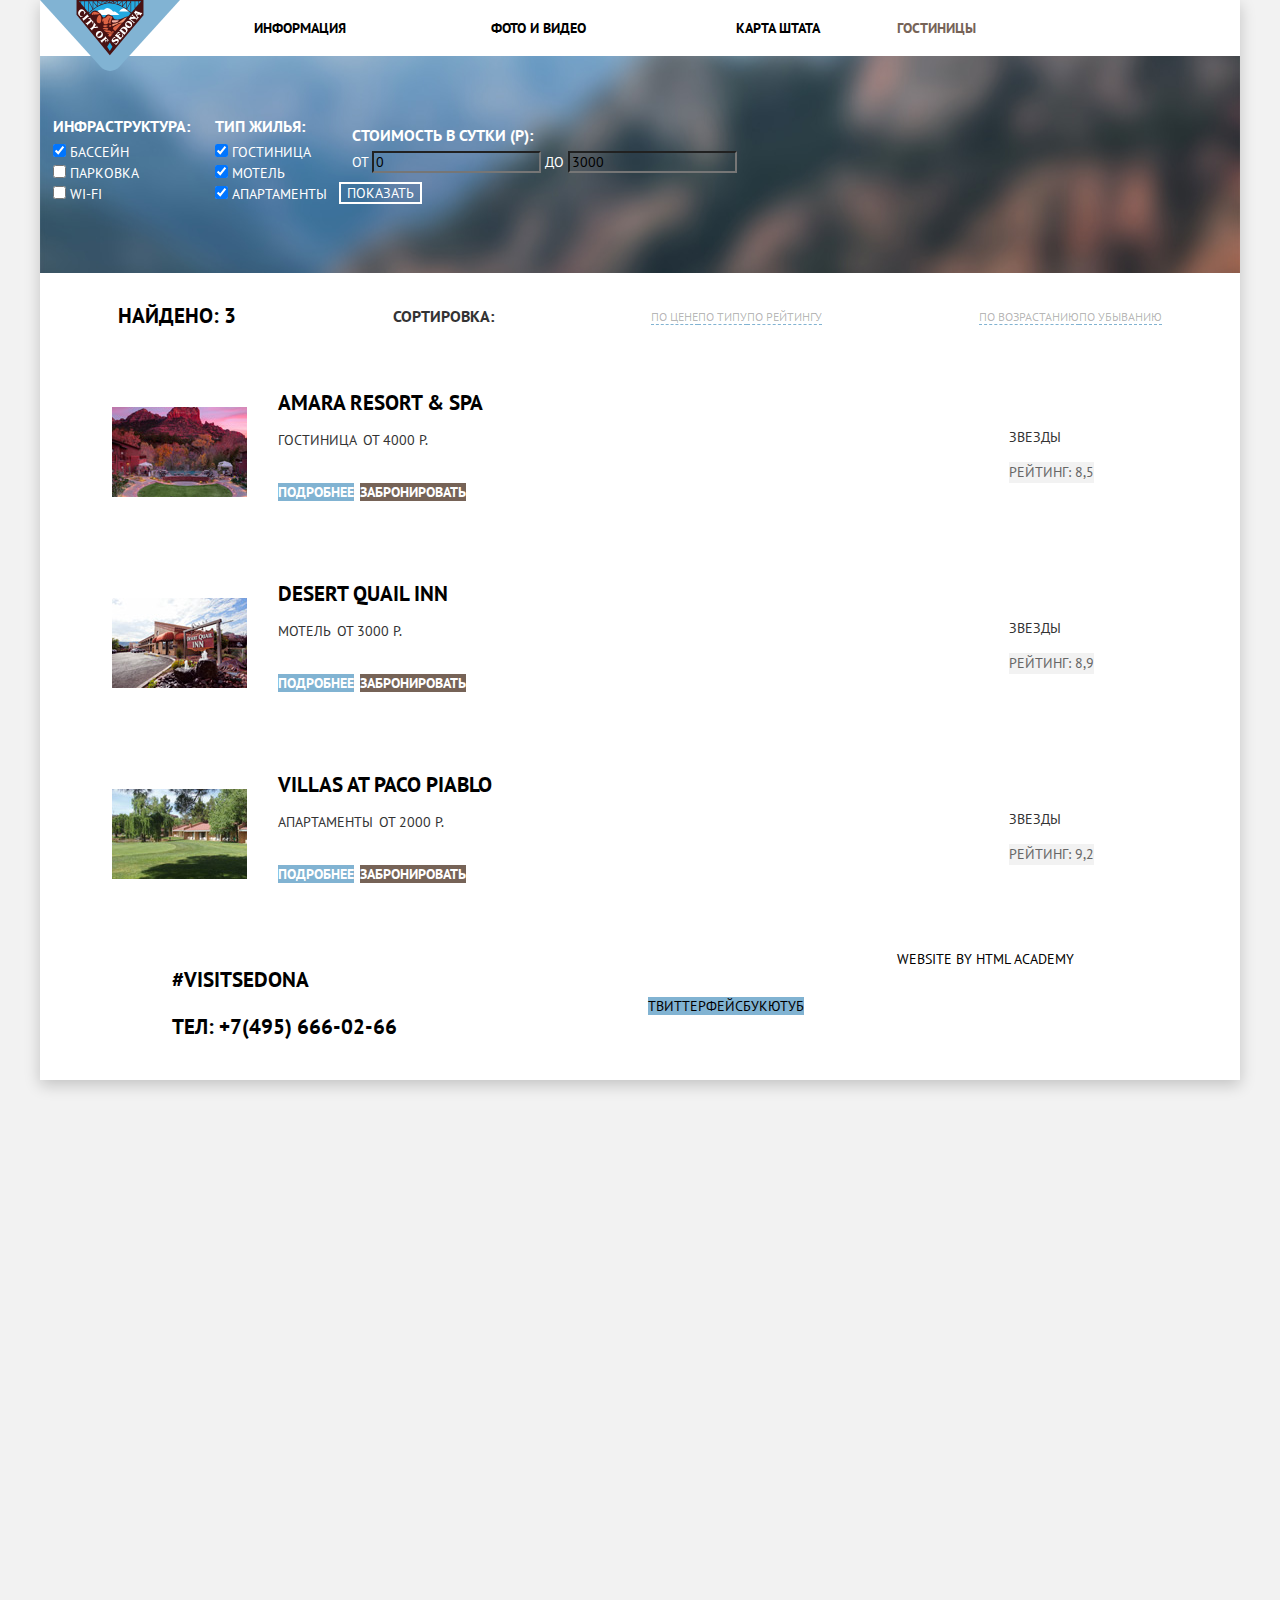
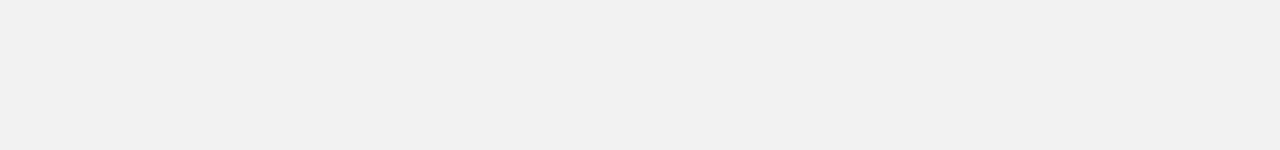
==== catalog.html @ e9ae378f "6 задание" ====
<!DOCTYPE html>
<html lang="ru">
  <head>
    <meta charset="utf-8">
    <title>HTML Academy: Седона</title>
    <link href="https://fonts.googleapis.com/css?family=PT+Sans:400,700&display=swap&subset=cyrillic" rel="stylesheet">
    <link rel="stylesheet" href="css/normalize.css">
    <link rel="stylesheet" href="css/style.css">
  </head>
  <body>
    <div class="container">
      <header class="main-header">
        <a class="main-header-logo" href="index.html">
          <img src="img/logo-sedona.svg" width="140" height="71" alt="Логотип Седоны">
        </a>
        <nav class="nav">
          <ul class="nav-list">
            <li class="nav-item"><a class="nav-item-link" href="#">Информация</a></li>
            <li class="nav-item"><a class="nav-item-link" href="#">Фото и видео</a></li>
            <li class="nav-item"><a class="nav-item-link" href="#">Карта штата</a></li>
            <li class="nav-item-current"><a class="nav-item-link-current" href="catalog.html">Гостиницы</a></li>
          </ul>
        </nav>
      </header>
      <main>
        <h1 class="visually-hidden">Гостиницы Седоны</h1>

        <section class="hotels-search">
          <h2 class="visually-hidden">Фильтр гостиниц</h2>
          
          <form class="filter" method="GET" action="https://echo.htmlacademy.ru">
            <fieldset>
              <legend>Инфраструктура:</legend>
              <ul>
                <li class="filter-option">
                  <input type="checkbox" name="pool" id="filter-pool" checked>
                  <label for="filter-pool">Бассейн</label>
                </li>
                <li class="filter-option">
                  <input type="checkbox" name="parking" id="filter-parking">
                  <label for="filter-parking">Парковка</label>
                </li>
                <li class="filter-option">
                  <input type="checkbox" name="wi-fi" id="filter-wi-fi">
                  <label for="filter-wi-fi">Wi-Fi</label>
                </li>
              </ul>
            </fieldset>
            <fieldset>
              <legend>Тип жилья:</legend>
              <ul>
                <li class="filter-option">
                  <input type="checkbox" name="hotel" id="filter-hotel" checked>
                  <label for="filter-hotel">Гостиница</label>
                </li>
                <li class="filter-option">
                  <input type="checkbox" name="motel" id="filter-motel" checked>
                  <label for="filter-motel">Мотель</label>
                </li>
                <li class="filter-option">
                  <input type="checkbox" name="apartments" id="filter-apartments" checked>
                  <label for="filter-apartments">Апартаменты</label>
                </li>
              </ul>
            </fieldset>
            
            <div class="filter-wrapper">
              <fieldset>
                <legend>Стоимость в сутки (р):</legend>
                
                <div class="price-controls">
                  <label class="min-price">от <input type="number" name="min-price" value="0"></label>
                  <label class="max-price">до <input type="number" name="max-price" value="3000"></label>
                </div>
                <div class="range-controls">
                  <div class="scale">
                    <div class="bar"></div>
                  </div>
                  <div class="range-toggle range-toggle-min"></div>
                  <div class="range-toggle range-toggle-max"></div>
                </div>
              </fieldset>
              <button type="submit" class="filter-button">Показать</button>
            </div>

          </form>
          
          <div class="catalog-sort">

            <div class="found">Найдено: 3</div>

            <h3 class="sort-title">Сортировка:</h3>
            <ul class="sort-list-type">
              <li class="catalog-sort-item"><a class="sort-link-current" href="#">По цене</a></li>
              <li class="catalog-sort-item"><a class="sort-link" href="#">По типу</a></li>
              <li class="catalog-sort-item"><a class="sort-link" href="#">По рейтингу</a></li>
            </ul>
            <ul class="sort-list-ascending">
              <li class="catalog-sort-item"><a class="sort-link" href="#">По возрастанию</a></li>
              <li class="catalog-sort-item"><a class="sort-link-current" href="#">По убыванию</a></li>
            </ul>
          </div>          
 
        </section>

        <section class="catalog-hotels">
          <h2 class="visually-hidden">Список гостиниц</h2>
          <ul class="catalog-list">
            <li class="catalog-item">

              <div class="catalog-item-image">
                <img src="img/hotel-picture-1.jpg" width="135" height="90" alt="Amara Resort & SPA">
              </div>

              <div class="hotel-desc">
                <h2 class="hotel-title"><a href="#">Amara Resort & SPA</a></h2>

                <div class="hotel-price">
                  <p class="catalog-item-type">Гостиница</p>
                  <p class="catalog-item-price">от 4000 р.</p>
                </div>

                <div class="hotel-booking">
                  <p class="catalog-item-details"><a href="#">Подробнее</a></p>
                  <p class="catalog-item-booking"><a href="#">Забронировать</a></p>
                </div>
              
              </div>

              <div class="rating">
                <p class="hotel-stars">Звезды</p>
                <p class="rating-score">Рейтинг: 8,5</p>
              </div>

            </li>

            <li class="catalog-item">
              <div class="catalog-item-image">
                <img src="img/hotel-picture-2.jpg" width="135" height="90" alt="Desert Quail Inn">
              </div>
              <div class="hotel-desc">
                <h2 class="hotel-title"><a href="#">Desert Quail Inn</a></h2>                
                <div class="hotel-price">
                <p class="catalog-item-type">Мотель</p>
                <p class="catalog-item-price">от 3000 р.</p>
                </div>

                <div class="hotel-booking">
                <p class="catalog-item-details"><a href="#">Подробнее</a></p>
                <p class="catalog-item-booking"><a href="#">Забронировать</a></p>
                </div>
              </div>
                
                <div class="rating">
                  <p class="hotel-stars">Звезды</p>
                  <p class="rating-score">Рейтинг: 8,9</p>
                </div>
            </li>
            <li class="catalog-item">
              <div class="catalog-item-image">
                <img src="img/hotel-picture-3.jpg" width="135" height="90" alt="Villas At Paco Piablo">
              </div>
              <div class="hotel-desc">
                <h2 class="hotel-title"><a href="#">Villas At Paco Piablo</a></h2>
                  <div class="hotel-price">
                    <p class="catalog-item-type">Апартаменты</p>
                    <p class="catalog-item-price">от 2000 Р.</p>
                  </div>                  
                  <div class="hotel-booking">
                    <p class="catalog-item-details"><a href="#">Подробнее</a></p>
                    <p class="catalog-item-booking"><a href="#">Забронировать</a></p>
                  </div>                
                </div>
              <div class="rating">
                <p class="hotel-stars">Звезды</p>
                <p class="rating-score">Рейтинг: 9,2</p>
              </div>
            </li>
          </ul>
        </section>
      </main>

    <footer class="main-footer">
      <div class="footer-contacts">
        <p class="hashtag">#VisitSedona</p>
        <a class="phone-link" href="tel: +7(495) 666-02-66">Тел: +7(495) 666-02-66</a>
      </div>
      
      <ul class="footer-social">
        <li><a class="social-button" href="#">Твиттер</a></li>
        <li><a class="social-button" href="#">Фейсбук</a></li>
        <li><a class="social-button" href="#">Ютуб</a></li>
      </ul>
      
      <p class="footer-copyright">
        Website by
        <a class="copyright-button" href="https://htmlacademy.ru/intensive/htmlcss">HTML Academy</a>
      </p>
    </footer>
  </div>
  </body>
</html>
---- css/style.css ----
body {
    margin: 0;
    padding: 0;

    font-family: "PT Sans", Arial, sans-serif;

    font-size: 14px;
    line-height: 21px;
    color: #333333;
    text-transform: uppercase;

    background-color:  #f2f2f2;
}

a {
    text-decoration: none;
}

.container {
    background-color: #ffffff;

    box-shadow: 0px 5px 15px rgba(0, 1, 1, 0.2);
}

.nav {
    line-height: 26px;
    color: #000000;    
}

.nav-list {
    list-style: none;

    text-align: center;
}

.nav-list a {
    color: #000000;
    font-weight: 700;

}

.nav-list a:hover {
    color: #81b3d2;
}

.nav-list a:focus {
    color: rgba(0, 0, 0, 0.3);
}

.nav-item-current a {
    color: #766357;
}

.welcome-picture {
    background-color: #c2dcf5;
    background-image: url("../img/background-photo.jpg");
    background-position: top;
    background-repeat: no-repeat;
}

.features-title {
    font-size: 21px;
    font-weight: 700;
    line-height: 26px;
    text-align: center;
    color: #000000;
}

.features-text {
    font-size: inherit;
    line-height: 26px;
    font-weight: 400;
    text-align: center;
}

.feature-title {
    font-size: 21px;
}
.feature-item-blue {
    color: #ffffff;
    
   background-color: #81b3d2;
    text-align: center;
}

.features-list-white,
.features-list-grey h3 {

    color: #000000;
}

.features-list-white li {
    list-style: none;
}

.features-list-grey li {
    list-style: none;
}

.features-list-white,
.features-list-grey {
    text-align: center;
}

.features-list h3 {
    font-size: 21px;
}

.features-list-white,
.feature-item-grey h3 {
    color: #000000;
}

.features-list-grey {
    background-color: #eeeeee;
}

/*Каталог*/

.filter {
    background-color: #669ec0;
    background-image: url("../img/filter-background.jpg");
    background-position: center;
    background-repeat: no-repeat;
}

.filter fieldset {
    border: none;
}

.filter legend {
    font-size: 16px;
    line-height: 21px;
    font-weight: 700;
    color: #ffffff;
    text-align: left;
}

.filter li {
    list-style: none;
}

.filter li {
    color: #ffffff;
}

.filter-range {
    color: #ffffff;
}

.price-controls label{
    color: #ffffff;
}

.price-controls input {

    background: none;
}

.filter-button {
    color: #ffffff;
    border: solid 2px;
    text-transform: uppercase;

    background-color: transparent;
}

.filter-button:hover {
    color: #000000;
    border: 2px solid #ffffff;

    background-color: #ffffff;
}

.catalog-sort ul {
    list-style: none;
}

.catalog-sort a {
    list-style: none;

    text-decoration: none;
    border-bottom: 1px dashed #81b3d2;

    font-size: 12px;
    line-height: 18px;
    color: rgba(0, 0, 0, 0.3);
}

.found {
    font-size: 21px;
    line-height: 26px;
    font-weight: 700;
    color: #000000;
}

.catalog-sort a:hover {
    color: #81b3d2;
}

.catalog-sort a:focus {
    color: #000000;

    border-bottom: none;
}

.sort-link-current {
    color: #81b3d2;
}

.catalog-list {
    list-style: none;
}

.catalog-list a {
    color: 21px;
    line-height: 26px;
    text-align: left;
    color: #000000;
}

.hotel-title a:hover {
    color: #81b3d2;
}

.hotel-title a:focus {
    color: rgba(0, 0, 0, 0.3);
}

.catalog-item-details a {
    color: #ffffff;
    font-weight: 700;

    background-color: #81b3d2;
}

.catalog-item-details a:hover {
    background-color: #669ec0;
}

.catalog-item-details a:focus {
    background-color: #5496bd;
}

.catalog-item-booking a {
    color: #ffffff;
    font-weight: 700;
    background-color: #766357;
}

.catalog-item-booking a:hover {
    background-color: #604e43;
}

.catalog-item-booking a:focus {
    background-color: #503e33;
}

.rating-score {
    color: #666666;

    background-color: #f2f2f2;
}

.visually-hidden {
    display: none;
}

/*Попапы и всплывающие элементы сейчас стилизовать не нужно.
Скройте их с помощью display: none. Мы вернёмся к ним в седьмом разделе.*/
.search-form {
    display: none;
}


.main-footer a {
    color: #000000;
}

.footer-contacts {
    font-size: 21px;
    line-height: 26px;
    font-weight: 700;
    color: #000000;
}

.footer-social li {
    list-style: none;
}

.social-button {
    color: #ffffff;

    background-color: #81b3d2;
}

.footer-copyright {
    line-height: 26px;
    color: #000000;
}





/*----Сеточные стили----*/



/*----Header----*/

html,
body {
    min-width: 1280px;
    min-height: 1750px;
}

.container {
    width: 1200px;
    margin: 0 auto;
}

.main-header {
    display: flex;
    flex-direction: row;
    align-items: center;
}

.nav {
    display: flex;
    flex-direction: row;
}


.nav-list {
    display: flex;
    flex-direction: row;
    justify-content: space-around;

    margin: 0;
    padding: 0;

    list-style: none;
}

.nav-item {
    width: 239px;
}

.main-header-logo {
    width: 140px;
    height: 56px;
}


/*----Main----*/

.welcome-picture {
    display: flex;
    flex-direction: row;
    align-items: center;
    justify-content: center;
    
    min-height: 508px;
}


.features-header {
    display: flex;
    flex-direction: column;
    justify-content: center;

    min-height: 216px;
}

.feature-item-blue {
    display: flex;
    flex-direction: row;
    align-items: center;
}

.features-list-white {
    display: flex;
    flex-direction: row;
    align-items: center;

    margin: 0;
    padding: 0;

    list-style: none;

    min-height: 330px;
}

.features-list-grey {
    display: flex;
    flex-direction: row;
    align-items: center;
    justify-content: space-around;

    margin: 0;
    padding: 0;

    list-style: none;

    min-height: 256px;
}


/*----Сетка каталога----*/

.filter {
    display: flex;
    flex-direction: row;
    align-items: center;
    justify-content: flex-start;

    min-height: 217px;
}

.filter ul {
    padding: 0;
    margin: 0;

    list-style: none;
}



/*----Сортировка----*/

.catalog-sort {
    display: flex;
    flex-direction: row;
    align-items: center;
    justify-content: space-around;

    min-height: 86px;
}

.sort-title {
    margin: 0;
    padding: 0;

    list-style: none;
}

.sort-list-type {
    display: flex;
    flex-direction: row;

    margin: 0;
    padding: 0;

    list-style: none;
}

.sort-list-ascending {
    display: flex;
    flex-direction: row;

    margin: 0;
    padding: 0;

    list-style: none;
}

/*----Список отелей----*/

.catalog-item {
    display: flex;
    flex-direction: row;
    align-items: center;
    justify-content: flex-start;

    margin-left: 72px;
}

.catalog-list {
    padding: 0;
    margin: 0;

    list-style: none;
}

.hotel-desc {
    padding: 31px;

    width: 700px;
}

.hotel-price {
    display: flex;
    flex-direction: row;
}

.hotel-booking {
    display: flex;
    flex-direction: row; 
}

.hotel-title {
    margin: 0;
    padding: 0;
}

.catalog-item-price {
    margin-left: 6px;
}

.catalog-item-booking {
    margin-left: 6px;
}




/*----Footer----*/

.main-footer {
    display: flex;
    flex-direction: row;
    align-items: center;

    min-height: 120px;
}

.footer-contacts {
    padding-left: 132px;
    width: 400px;

    min-height: 120px;
}

.footer-social {
    display: flex;
    flex-direction: row;
    align-items: center;
    justify-content: center;
    width: 400px;

    min-height: 120px;
}

.footer-copyright {

    width: 400px;

    min-height: 120px;
}
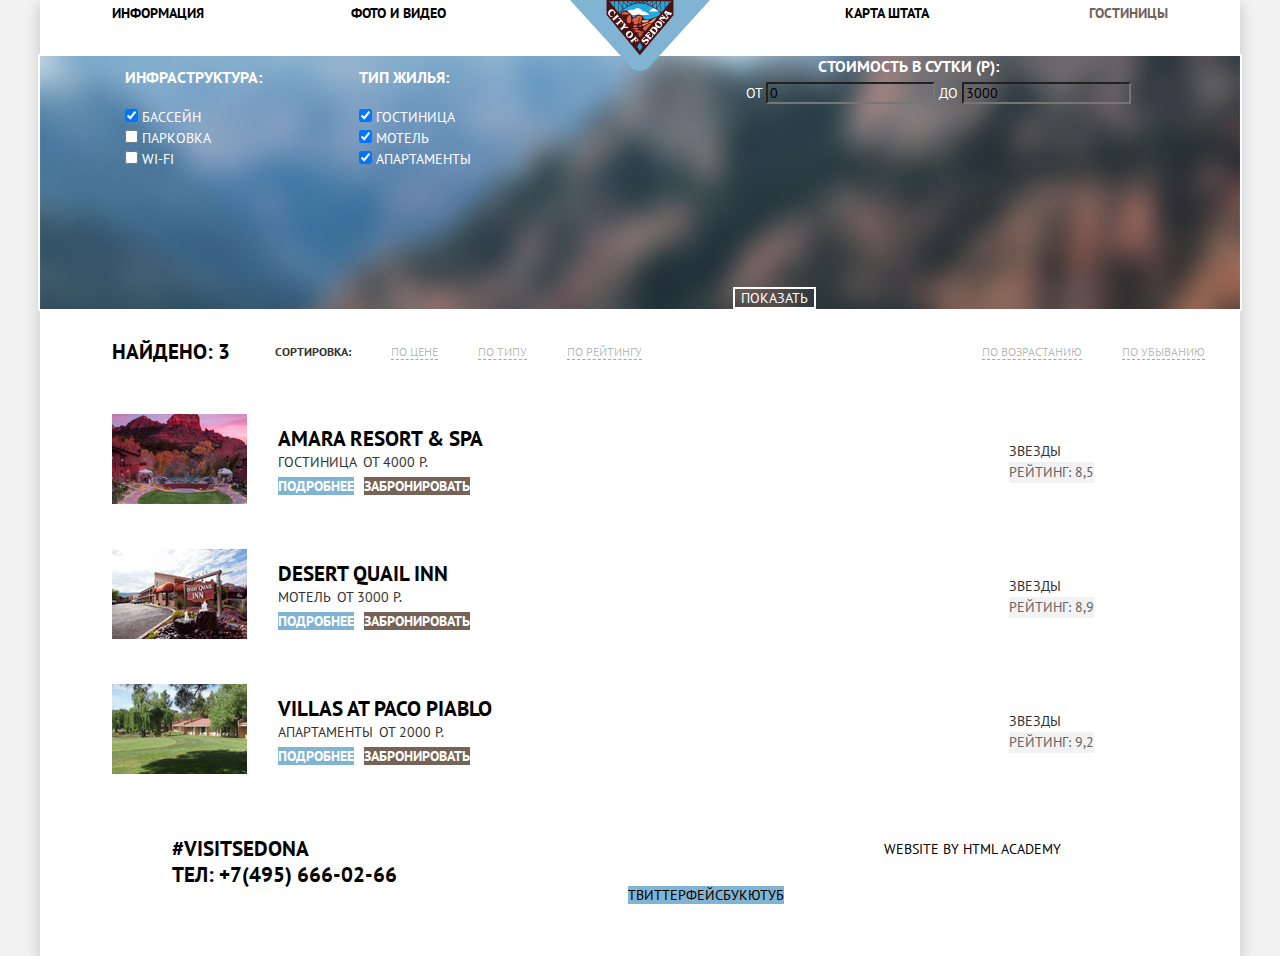
==== commit 29bf127d: "6 задание" ====
--- a/catalog.html
+++ b/catalog.html
@@ -18,7 +18,7 @@
             <li class="nav-item"><a class="nav-item-link" href="#">Информация</a></li>
             <li class="nav-item"><a class="nav-item-link" href="#">Фото и видео</a></li>
             <li class="nav-item"><a class="nav-item-link" href="#">Карта штата</a></li>
-            <li class="nav-item-current"><a class="nav-item-link-current" href="catalog.html">Гостиницы</a></li>
+            <li class="nav-item current"><a class="nav-item-link current" href="catalog.html">Гостиницы</a></li>
           </ul>
         </nav>
       </header>
@@ -31,7 +31,7 @@
           <form class="filter" method="GET" action="https://echo.htmlacademy.ru">
             <fieldset>
               <legend>Инфраструктура:</legend>
-              <ul>
+              <ul class="filter-options">
                 <li class="filter-option">
                   <input type="checkbox" name="pool" id="filter-pool" checked>
                   <label for="filter-pool">Бассейн</label>
@@ -48,7 +48,7 @@
             </fieldset>
             <fieldset>
               <legend>Тип жилья:</legend>
-              <ul>
+              <ul class="filter-options">
                 <li class="filter-option">
                   <input type="checkbox" name="hotel" id="filter-hotel" checked>
                   <label for="filter-hotel">Гостиница</label>
--- a/css/style.css
+++ b/css/style.css
@@ -3,7 +3,6 @@
     padding: 0;
 
     font-family: "PT Sans", Arial, sans-serif;
-
     font-size: 14px;
     line-height: 21px;
     color: #333333;
@@ -17,26 +16,75 @@
 }
 
 .container {
+    width: 1200px;
+    margin: 0 auto;
+
     background-color: #ffffff;
-
     box-shadow: 0px 5px 15px rgba(0, 1, 1, 0.2);
 }
 
+/*-----Main_Header-----*/
+
+.main-header {
+    position: relative;
+
+    display: flex;
+    flex-direction: row;
+
+    line-height: 26px;    
+    text-align: right;
+    color: #000000;
+}
+
 .nav {
-    line-height: 26px;
-    color: #000000;    
+    display: flex;    
+
+    list-style: none;
 }
 
 .nav-list {
-    list-style: none;
-
-    text-align: center;
+    display: flex;
+    flex-direction: row;
+    align-items: center;    
+    flex-wrap: wrap;
+    margin: 0;
+    padding: 0;
+    width: 1200px;
+
+    list-style: none;
+}
+
+.nav-item {
+    align-items: center;
+    width: 99px;
+    min-height: 56px;    
+    padding-left: 68px;
+    padding-right: 72px;
+}
+
+.main-header-logo {
+    position: absolute;
+    left: 50%;
+    transform: translate(-50%);
+
+    width: 140px;
+    height: 56px;
+}
+
+.nav-list li:nth-child(3) {
+    margin-left: 244px;
+}
+
+.nav-list li:nth-child(-n+2) {
+    padding-left: 72px;
+    padding-right: 68px;
+
+    text-align: left;
 }
 
 .nav-list a {
     color: #000000;
     font-weight: 700;
-
 }
 
 .nav-list a:hover {
@@ -47,54 +95,86 @@
     color: rgba(0, 0, 0, 0.3);
 }
 
-.nav-item-current a {
+.current a {
     color: #766357;
 }
 
+/*-----Main-----*/
+
 .welcome-picture {
+    display: flex;
+    flex-direction: row;
+    align-items: center;
+    justify-content: center;
+    width: 100%;
+
     background-color: #c2dcf5;
     background-image: url("../img/background-photo.jpg");
-    background-position: top;
+    background-position: 0 28%;
     background-repeat: no-repeat;
-}
-
-.features-title {
+
+    min-height: 508px;
+}
+
+.features-header {
+    display: flex;
+    flex-direction: column;
+    align-items: center;
+    justify-content: center;
+    min-height: 216px;
+    padding-left: 355px;
+    padding-right: 355px;
+
+    line-height: 26px;
+    text-align: center;    
+}
+
+.features-header h2, p {
+    margin: 0;
+    padding: 0;
+}
+
+.features-header-title {
     font-size: 21px;
     font-weight: 700;
-    line-height: 26px;
+    color: #000000;
+}
+
+.feature-item-blue h3, p {
+    margin: 0;
+    padding: 0;
+}
+
+.feature-item-blue {
+    display: flex;
+    flex-direction: row;
+    align-items: center;
+
+    color: #ffffff;
+    background-color: #81b3d2;
     text-align: center;
-    color: #000000;
-}
-
-.features-text {
-    font-size: inherit;
-    line-height: 26px;
-    font-weight: 400;
-    text-align: center;
+}
+
+.feature-picture img {
+    display: block;
 }
 
 .feature-title {
     font-size: 21px;
 }
-.feature-item-blue {
-    color: #ffffff;
-    
-   background-color: #81b3d2;
-    text-align: center;
+
+.features-list-white {
+    display: flex;
+    flex-direction: row;
+    align-items: center;
+    min-height: 330px;
+    margin: 0;
+    padding: 0;
 }
 
 .features-list-white,
 .features-list-grey h3 {
-
-    color: #000000;
-}
-
-.features-list-white li {
-    list-style: none;
-}
-
-.features-list-grey li {
-    list-style: none;
+    color: #000000;
 }
 
 .features-list-white,
@@ -102,6 +182,35 @@
     text-align: center;
 }
 
+.features-list-white,
+.features-list-grey li {
+    list-style: none;
+}
+
+.features-list-grey {
+    display: flex;
+    flex-direction: row;
+    align-items: center;
+    justify-content: space-around;
+    min-height: 256px;
+    margin: 0;
+    padding: 0;
+
+    background-color: #eeeeee;
+
+    list-style: none;
+}
+
+.features-list-grey,
+.features-list-white h3 {
+    margin: 0;
+    padding: 0;
+}
+
+.features-list-grey li {
+    list-style: none;
+}
+
 .features-list h3 {
     font-size: 21px;
 }
@@ -111,21 +220,34 @@
     color: #000000;
 }
 
-.features-list-grey {
-    background-color: #eeeeee;
-}
-
-/*Каталог*/
+/*-----Katalog-----*/
+
+/*-----Filter-----*/
 
 .filter {
+    display: flex;
+    flex-direction: row;
+    align-items: center;
+    justify-content: flex-start;
+    width: 1200px;
+    min-height: 217px;
+
     background-color: #669ec0;
     background-image: url("../img/filter-background.jpg");
     background-position: center;
     background-repeat: no-repeat;
+
+    outline: 2px solid #ffffff;
 }
 
 .filter fieldset {
+    min-height: 217px;
     border: none;
+}
+
+.filter-options {
+    padding: 0;
+    margin-left: 72px;
 }
 
 .filter legend {
@@ -134,14 +256,19 @@
     font-weight: 700;
     color: #ffffff;
     text-align: left;
+
+    margin-left: 72px;
+
 }
 
 .filter li {
-    list-style: none;
-}
-
-.filter li {
-    color: #ffffff;
+    color: #ffffff;
+
+    list-style: none;
+}
+
+.filter-wrapper {
+    margin-left: 250px;
 }
 
 .filter-range {
@@ -153,7 +280,6 @@
 }
 
 .price-controls input {
-
     background: none;
 }
 
@@ -172,22 +298,70 @@
     background-color: #ffffff;
 }
 
+/*-----Sort-----*/
+
+.catalog-sort {
+    display: flex;
+    flex-direction: row;
+    align-items: center;
+    justify-content: flex-start;
+    min-height: 86px;
+}
+
 .catalog-sort ul {
     list-style: none;
 }
 
 .catalog-sort a {
+    font-size: 12px;
+    line-height: 18px;
+    text-align: left;
+    color: rgba(0, 0, 0, 0.3);
+
     list-style: none;
 
     text-decoration: none;
     border-bottom: 1px dashed #81b3d2;
+}
+
+.sort-title {
+    margin: 0;
+    padding: 0;
+    padding-left: 45px;
 
     font-size: 12px;
     line-height: 18px;
-    color: rgba(0, 0, 0, 0.3);
+    text-align: left;
+
+    list-style: none;
+}
+
+.sort-list-type {
+    display: flex;
+    flex-direction: row;
+    margin: 0;
+    padding: 0;
+
+    list-style: none;
+}
+
+.catalog-sort-item {
+    padding-left: 40px;
+}
+
+.sort-list-ascending {
+    display: flex;
+    flex-direction: row;
+    margin: 0;
+    padding: 0;
+    padding-left: 300px;
+
+    list-style: none;
 }
 
 .found {
+    margin-left: 72px;
+
     font-size: 21px;
     line-height: 26px;
     font-weight: 700;
@@ -208,17 +382,56 @@
     color: #81b3d2;
 }
 
+/*-----Katalog_Hotels-----*/
+
+.catalog-item {
+    display: flex;
+    flex-direction: row;
+    align-items: center;
+    justify-content: flex-start;
+    margin-left: 72px;
+}
+
 .catalog-list {
+    padding: 0;
+    margin: 0;
+
     list-style: none;
 }
 
 .catalog-list a {
+    margin-right: 10px;
+
     color: 21px;
     line-height: 26px;
     text-align: left;
     color: #000000;
 }
 
+.hotel-desc {
+    width: 700px;
+    padding: 31px;
+}
+
+.hotel-price {
+    display: flex;
+    flex-direction: row;
+}
+
+.hotel-booking {
+    display: flex;
+    flex-direction: row; 
+}
+
+.hotel-title {
+    margin: 0;
+    padding: 0;
+}
+
+.catalog-item p {
+    margin: 0;
+}
+
 .hotel-title a:hover {
     color: #81b3d2;
 }
@@ -227,6 +440,14 @@
     color: rgba(0, 0, 0, 0.3);
 }
 
+.catalog-item-price {
+    padding-left: 6px;
+}
+
+.catalog-item-booking {
+    margin-left: 6px;
+}
+
 .catalog-item-details a {
     color: #ffffff;
     font-weight: 700;
@@ -262,295 +483,75 @@
     background-color: #f2f2f2;
 }
 
+
+
+
 .visually-hidden {
     display: none;
 }
 
 /*Попапы и всплывающие элементы сейчас стилизовать не нужно.
 Скройте их с помощью display: none. Мы вернёмся к ним в седьмом разделе.*/
+
 .search-form {
     display: none;
 }
 
+/*-----Footer-----*/
+
+.main-footer {
+    display: flex;
+    flex-direction: row;
+    align-items: center;
+    padding-top: 36px;
+
+    min-height: 120px;
+}
 
 .main-footer a {
     color: #000000;
 }
 
+.main-footer p {
+    margin: 0;
+    padding: 0;
+}
+
 .footer-contacts {
+    width: 400px;
+    min-height: 120px;
+    padding-left: 132px;
+
     font-size: 21px;
     line-height: 26px;
     font-weight: 700;
     color: #000000;
 }
 
-.footer-social li {
-    list-style: none;
-}
-
-.social-button {
-    color: #ffffff;
-
-    background-color: #81b3d2;
-}
-
-.footer-copyright {
-    line-height: 26px;
-    color: #000000;
-}
-
-
-
-
-
-/*----Сеточные стили----*/
-
-
-
-/*----Header----*/
-
-html,
-body {
-    min-width: 1280px;
-    min-height: 1750px;
-}
-
-.container {
-    width: 1200px;
-    margin: 0 auto;
-}
-
-.main-header {
-    display: flex;
-    flex-direction: row;
-    align-items: center;
-}
-
-.nav {
-    display: flex;
-    flex-direction: row;
-}
-
-
-.nav-list {
-    display: flex;
-    flex-direction: row;
-    justify-content: space-around;
-
-    margin: 0;
-    padding: 0;
-
-    list-style: none;
-}
-
-.nav-item {
-    width: 239px;
-}
-
-.main-header-logo {
-    width: 140px;
-    height: 56px;
-}
-
-
-/*----Main----*/
-
-.welcome-picture {
-    display: flex;
-    flex-direction: row;
-    align-items: center;
-    justify-content: center;
-    
-    min-height: 508px;
-}
-
-
-.features-header {
-    display: flex;
-    flex-direction: column;
-    justify-content: center;
-
-    min-height: 216px;
-}
-
-.feature-item-blue {
-    display: flex;
-    flex-direction: row;
-    align-items: center;
-}
-
-.features-list-white {
-    display: flex;
-    flex-direction: row;
-    align-items: center;
-
-    margin: 0;
-    padding: 0;
-
-    list-style: none;
-
-    min-height: 330px;
-}
-
-.features-list-grey {
-    display: flex;
-    flex-direction: row;
-    align-items: center;
-    justify-content: space-around;
-
-    margin: 0;
-    padding: 0;
-
-    list-style: none;
-
-    min-height: 256px;
-}
-
-
-/*----Сетка каталога----*/
-
-.filter {
-    display: flex;
-    flex-direction: row;
-    align-items: center;
-    justify-content: flex-start;
-
-    min-height: 217px;
-}
-
-.filter ul {
-    padding: 0;
-    margin: 0;
-
-    list-style: none;
-}
-
-
-
-/*----Сортировка----*/
-
-.catalog-sort {
-    display: flex;
-    flex-direction: row;
-    align-items: center;
-    justify-content: space-around;
-
-    min-height: 86px;
-}
-
-.sort-title {
-    margin: 0;
-    padding: 0;
-
-    list-style: none;
-}
-
-.sort-list-type {
-    display: flex;
-    flex-direction: row;
-
-    margin: 0;
-    padding: 0;
-
-    list-style: none;
-}
-
-.sort-list-ascending {
-    display: flex;
-    flex-direction: row;
-
-    margin: 0;
-    padding: 0;
-
-    list-style: none;
-}
-
-/*----Список отелей----*/
-
-.catalog-item {
-    display: flex;
-    flex-direction: row;
-    align-items: center;
-    justify-content: flex-start;
-
-    margin-left: 72px;
-}
-
-.catalog-list {
-    padding: 0;
-    margin: 0;
-
-    list-style: none;
-}
-
-.hotel-desc {
-    padding: 31px;
-
-    width: 700px;
-}
-
-.hotel-price {
-    display: flex;
-    flex-direction: row;
-}
-
-.hotel-booking {
-    display: flex;
-    flex-direction: row; 
-}
-
-.hotel-title {
-    margin: 0;
-    padding: 0;
-}
-
-.catalog-item-price {
-    margin-left: 6px;
-}
-
-.catalog-item-booking {
-    margin-left: 6px;
-}
-
-
-
-
-/*----Footer----*/
-
-.main-footer {
-    display: flex;
-    flex-direction: row;
-    align-items: center;
-
-    min-height: 120px;
-}
-
-.footer-contacts {
-    padding-left: 132px;
-    width: 400px;
-
-    min-height: 120px;
-}
-
 .footer-social {
     display: flex;
     flex-direction: row;
     align-items: center;
     justify-content: center;
     width: 400px;
+    padding: 0;
+    margin: 0;
+
+    list-style: none;
 
     min-height: 120px;
 }
 
+.social-button {
+    color: #ffffff;
+
+    background-color: #81b3d2;
+}
+
 .footer-copyright {
-
     width: 400px;
-
     min-height: 120px;
-}
-
-
-
-
-
-
+
+    line-height: 26px;
+    color: #000000;
+}
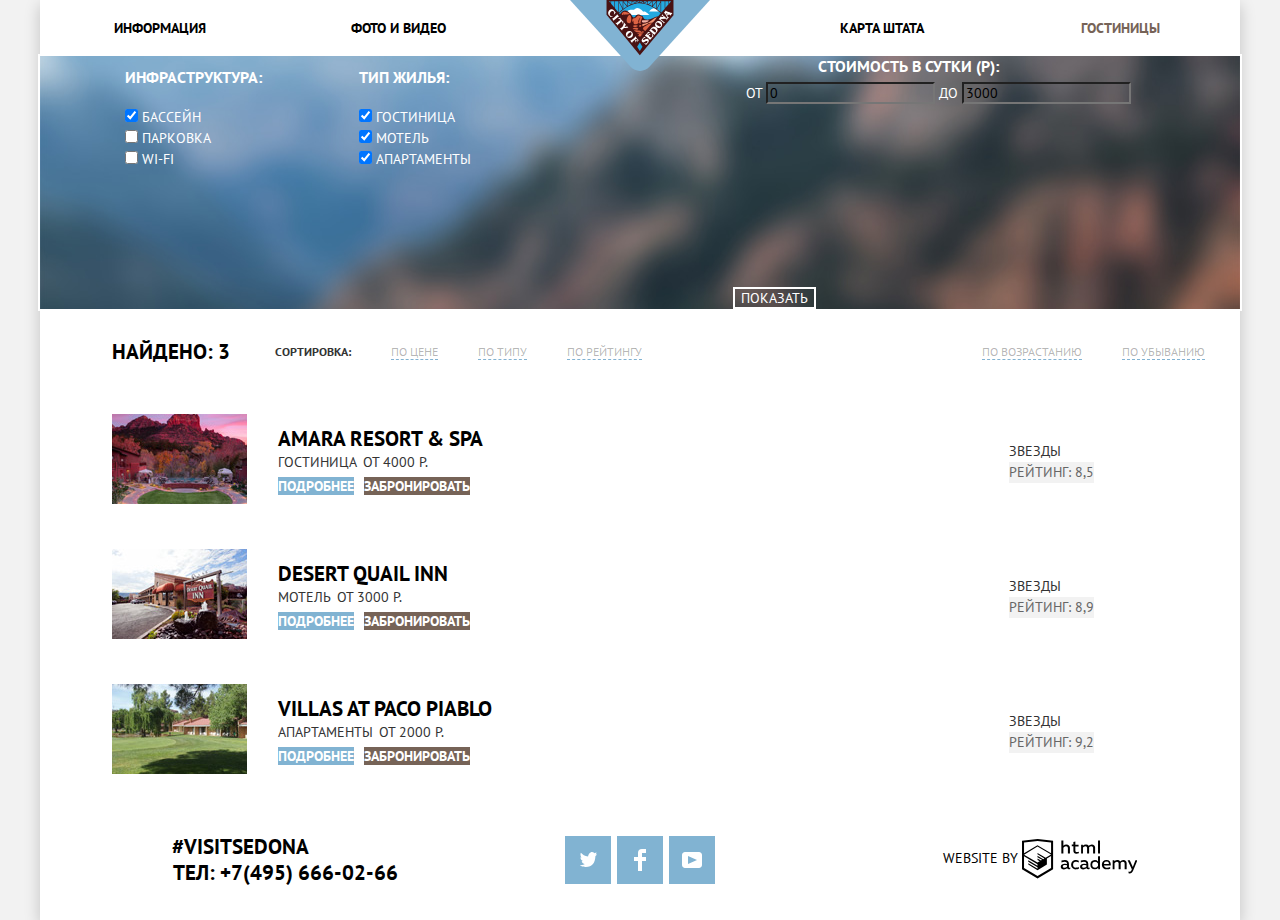
==== commit 097509d9: "6 задание" ====
--- a/catalog.html
+++ b/catalog.html
@@ -180,23 +180,41 @@
         </section>
       </main>
 
-    <footer class="main-footer">
-      <div class="footer-contacts">
-        <p class="hashtag">#VisitSedona</p>
-        <a class="phone-link" href="tel: +7(495) 666-02-66">Тел: +7(495) 666-02-66</a>
-      </div>
-      
-      <ul class="footer-social">
-        <li><a class="social-button" href="#">Твиттер</a></li>
-        <li><a class="social-button" href="#">Фейсбук</a></li>
-        <li><a class="social-button" href="#">Ютуб</a></li>
-      </ul>
-      
-      <p class="footer-copyright">
-        Website by
-        <a class="copyright-button" href="https://htmlacademy.ru/intensive/htmlcss">HTML Academy</a>
-      </p>
-    </footer>
+      <footer class="main-footer">
+        <div class="footer-contacts">
+          <p class="hashtag">#visitsedona</p>
+          <a class="phone-link" href="tel:+74956660266">тел: +7(495) 666-02-66</a>
+        </div>
+        <ul class="footer-social">
+          <li><a class="social-button" href="#"><span class="visually-hidden">Твиттер</span>
+            <svg xmlns="http://www.w3.org/2000/svg" xmlns:xlink="http://www.w3.org/1999/xlink" width="17" height="15" viewBox="0 0 17 15">
+              <path fill="#FFF" d="M10.95.144c1.685-.496 2.984.27 3.577 1.179.673-.231 1.331-.481 2.011-.708a2.345 2.345 0 0 1-.857 1.768c.685.17 
+              1.304-.491 1.304-.491-.169 1-1.006 1.788-1.563 2.024-.231 6.75-3.175 11.217-10.077 11.082h-.446c-.41 0-4.164-.46-4.898-1.887 2.271.196 
+              3.893-.422 4.693-1.177-.96-.3-2.679-.477-2.979-2.95.349.106.564.228 1.19.119C1.705 8.247.374 7.53.448 5.33c.285.328 1.067.536 1.34.472C1.085 
+              5.561-.182 2.442.894.85c1.818 1.854 3.735 3.606 7.152 3.773C8.254 2.33 9.183.793 10.95.144z"</path>
+            </svg>
+        </a></li>        
+          <li><a class="social-button" href="#"><span class="visually-hidden">Фейсбук</span>
+          <svg xmlns="http://www.w3.org/2000/svg" width="12" height="22" viewBox="0 0 12 22">
+            <path fill="#FFF" d="M12 4V0H8a4 4 0 0 0-4 4v4H0v4h4v10h4V12h4V8H8V4h4z"</path>
+          </svg>
+        </a></li>
+          <li><a class="social-button" href="#"><span class="visually-hidden">Ютуб</span>
+          <svg xmlns="http://www.w3.org/2000/svg" xmlns:xlink="http://www.w3.org/1999/xlink" width="20" height="16" viewBox="0 0 20 16">
+            <path fill="#FFF" d="M17 0H3C1.35 0 0 1.35 0 3v10c0 1.65 1.35 3 3 3h14c1.65 0 3-1.35 3-3V3c0-1.65-1.35-3-3-3zM6.027 
+            11.998V4.002L15.014 8l-8.987 3.998z"</path>
+          </svg>
+        </a></li>
+        </ul>
+        <p class="footer-copyright">
+          Website by
+          <a class="copyright-button" href="https://htmlacademy.ru/intensive/htmlcss"><span class="visually-hidden">HTML Academy</span>
+            <svg xmlns="http://www.w3.org/2000/svg" data-name="Layer 1" viewBox="0 0 113 39">
+              <path fill="#000" d="M46.84 28.22a2.07 2.07 0 0 0 .58-.11v1.4a3.41 3.41 0 0 1-1.24.22 1.75 1.75 0 0 1-1.75-1 5.08 5.08 0 0 1-3.3 1.13c-1.59 0-3.06-.87-3.06-2.68 0-2.24 2.08-2.93 3.9-2.93a11.63 11.63 0 0 1 2.28.26v-.31c0-1.09-.8-1.86-2.3-1.86a7.79 7.79 0 0 0-3.15.67v-1.79a10.72 10.72 0 0 1 3.35-.58c2.48 0 4 1.18 4 3.83v3.14a.57.57 0 0 0 .69.61zm-6.76-1.19a1.42 1.42 0 0 0 1.64 1.29 3.56 3.56 0 0 0 2.53-1v-1.51a10.21 10.21 0 0 0-1.9-.22c-1.1.01-2.27.35-2.27 1.45zM53.06 20.62a5.29 5.29 0 0 1 2.7.67v1.79a4.28 4.28 0 0 0-2.42-.73 2.89 2.89 0 1 0 0 5.76 5.26 5.26 0 0 0 2.55-.67v1.8a6.58 6.58 0 0 1-2.9.6 4.42 4.42 0 0 1-4.72-4.54 4.54 4.54 0 0 1 4.79-4.68zM65.84 28.22a2.07 2.07 0 0 0 .58-.11v1.4a3.41 3.41 0 0 1-1.24.22 1.75 1.75 0 0 1-1.75-1 5.08 5.08 0 0 1-3.3 1.13c-1.59 0-3.06-.87-3.06-2.68 0-2.24 2.08-2.93 3.9-2.93a11.63 11.63 0 0 1 2.28.26v-.31c0-1.09-.8-1.86-2.3-1.86a7.79 7.79 0 0 0-3.15.67v-1.79a10.72 10.72 0 0 1 3.35-.58c2.48 0 4 1.18 4 3.83v3.14a.57.57 0 0 0 .69.61zm-6.76-1.19a1.42 1.42 0 0 0 1.64 1.29 3.56 3.56 0 0 0 2.53-1v-1.51a10.21 10.21 0 0 0-1.9-.22c-1.11.01-2.27.35-2.27 1.45zM76.67 16.85v12.76h-1.76v-1.39a4.07 4.07 0 0 1-3.35 1.62 4.62 4.62 0 0 1 0-9.22 4 4 0 0 1 3.15 1.37v-5.14h2zm-4.76 5.48a2.9 2.9 0 0 0 0 5.8 3 3 0 0 0 2.79-1.84v-2.13a3.06 3.06 0 0 0-2.79-1.83zM82.99 20.62c3.48 0 4.68 2.81 4.12 5.34h-6.58c.22 1.57 1.75 2.22 3.35 2.22a6.41 6.41 0 0 0 2.77-.62v1.68a7.5 7.5 0 0 1-3.14.6c-2.68 0-5-1.53-5-4.61a4.39 4.39 0 0 1 4.48-4.61zm.09 1.62a2.39 2.39 0 0 0-2.57 2.26h4.85a2.06 2.06 0 0 0-2.28-2.26zM89.1 29.61v-8.75h1.73v1.09a4 4 0 0 1 2.92-1.33 3 3 0 0 1 2.73 1.4 4.33 4.33 0 0 1 3.06-1.4 3.21 3.21 0 0 1 3.32 3.52v5.47h-2V24.2a1.67 1.67 0 0 0-1.73-1.84 2.94 2.94 0 0 0-2.17 1.18V29.61h-2V24.2a1.67 1.67 0 0 0-1.73-1.84 3.11 3.11 0 0 0-2.32 1.35v5.91h-2zM111.47 20.86h2l-4.1 9.93c-.95 2.28-2.19 3-3.52 3a5 5 0 0 1-1.15-.15v-1.66a3 3 0 0 0 .89.13c.95 0 1.66-.67 2.17-2l.18-.44-4.16-8.82h2.13l3 6.6zM40.66 1.53v5a4 4 0 0 1 2.83-1.2A3.41 3.41 0 0 1 47.1 8.9v5.41h-2V9.15a1.9 1.9 0 0 0-2-2.1 3.08 3.08 0 0 0-2.44 1.46v5.8h-2V1.53h2zM52.43 2.42v3.12h3.17v1.71h-3.17v4c0 1.15.53 1.53 1.66 1.53a4.71 4.71 0 0 0 1.77-.35v1.68a7.14 7.14 0 0 1-2.35.38 2.68 2.68 0 0 1-3-2.88V7.23h-1.6V5.52h1.57V2.88zM58.1 14.29V5.54h1.73v1.09a4 4 0 0 1 2.92-1.33 3 3 0 0 1 2.73 1.4 4.33 4.33 0 0 1 3.06-1.4 3.21 3.21 0 0 1 3.32 3.52v5.47h-2V8.88a1.67 1.67 0 0 0-1.73-1.84 2.94 2.94 0 0 0-2.17 1.18V14.29h-2V8.88a1.67 1.67 0 0 0-1.73-1.84 3.11 3.11 0 0 0-2.32 1.35v5.91h-2zM74.72 1.52h1.95v12.76h-1.95zM15.44.02h-.16L0 1.62v28l15.28 9.09 15.28-9.09v-28zm13.12 28.45l-13.28 7.9L2 28.47V16.99l13.22 7.87v1.43l-9.07-5.4v1.38l9.11 5.47v1.46l-9.1-5.42v1.38l9.11 5.47 9.19-5.5V19.22l4.1-2.45v11.67zm0-13.16l-3.65 2.14-1.68 1-8-4.76v1.38l6.84 4.07h-.06l-.15.09-1 .57-5.64-3.36v1.38l4.45 2.65-1.05.7-3.36-2v1.38l2.21 1.3-2.25 1.35-13.16-7.82 13.17-7.92zm0-1.39L15.21 6.05l-13.2 7.86V3.41l13.28-1.39 13.28 1.39v10.51z"</path>
+            </svg>          
+          </a>
+        </p>
+      </footer>
   </div>
   </body>
 </html>--- a/css/style.css
+++ b/css/style.css
@@ -1,3 +1,8 @@
+html,
+body {
+    height: 100%;
+}
+
 body {
     margin: 0;
     padding: 0;
@@ -15,7 +20,35 @@
     text-decoration: none;
 }
 
+/*
+img {
+    max-width: 100%;
+    height: auto;
+}
+*/
+
+.visually-hidden:not(:focus):not(:active),
+input[type="checkbox"].visually-hidden,
+input[type="radio"].visually-hidden {
+  position: absolute;
+
+  width: 1px;
+  height: 1px;
+  margin: -1px;
+  border: 0;
+  padding: 0;
+
+  white-space: nowrap;
+
+  clip-path: inset(100%);
+  clip: rect(0 0 0 0);
+  overflow: hidden;
+}
+
 .container {
+    position: relative;
+    min-height: 100%;
+
     width: 1200px;
     margin: 0 auto;
 
@@ -28,63 +61,58 @@
 .main-header {
     position: relative;
 
-    display: flex;
-    flex-direction: row;
-
-    line-height: 26px;    
-    text-align: right;
-    color: #000000;
-}
-
-.nav {
-    display: flex;    
-
-    list-style: none;
+    line-height: 26px;        
+    color: #000000;
 }
 
 .nav-list {
     display: flex;
-    flex-direction: row;
-    align-items: center;    
+    align-items: center;
+    justify-content: space-around; 
     flex-wrap: wrap;
     margin: 0;
     padding: 0;
-    width: 1200px;
+
 
     list-style: none;
 }
 
 .nav-item {
-    align-items: center;
-    width: 99px;
-    min-height: 56px;    
-    padding-left: 68px;
-    padding-right: 72px;
+    display: flex;
+    align-items: center;
+    justify-content: space-around;
+  
+    width: 239px;
+    height: 1px;
+    min-height: 56px;   
 }
 
 .main-header-logo {
     position: absolute;
+    top: 0;
     left: 50%;
-    transform: translate(-50%);
+    transform: translateX(-50%);
+    z-index: 2;
 
     width: 140px;
-    height: 56px;
+    height: 71px;
 }
 
 .nav-list li:nth-child(3) {
     margin-left: 244px;
 }
 
-.nav-list li:nth-child(-n+2) {
-    padding-left: 72px;
-    padding-right: 68px;
-
-    text-align: left;
+.nav-list li:nth-child(3n) {
+    text-align: right;
+}
+
+.nav-list li:nth-child(4n) {
+    text-align: right;
 }
 
 .nav-list a {
     color: #000000;
-    font-weight: 700;
+    font-weight: bold;
 }
 
 .nav-list a:hover {
@@ -99,59 +127,62 @@
     color: #766357;
 }
 
+
+
+
+
 /*-----Main-----*/
 
 .welcome-picture {
-    display: flex;
-    flex-direction: row;
-    align-items: center;
-    justify-content: center;
-    width: 100%;
+    position: relative;
+    height: 508px;
 
     background-color: #c2dcf5;
-    background-image: url("../img/background-photo.jpg");
-    background-position: 0 28%;
-    background-repeat: no-repeat;
-
-    min-height: 508px;
-}
+    background-image:
+    url("../img/intro-mask.svg"),
+    url("../img/background-photo.jpg");
+    background-position:
+    0 101%,
+    0 28%;
+    background-repeat:
+    no-repeat;
+}
+
+.welcome-picture img {
+    position: absolute;
+    top: 50%;
+    left: 50%;
+    transform: translate(-50%, -50%);
+}
+
+/*-----FEATURES-----*/
 
 .features-header {
-    display: flex;
-    flex-direction: column;
-    align-items: center;
-    justify-content: center;
-    min-height: 216px;
-    padding-left: 355px;
-    padding-right: 355px;
+    padding: 60px 290px 50px 290px;
 
     line-height: 26px;
-    text-align: center;    
-}
-
-.features-header h2, p {
-    margin: 0;
-    padding: 0;
-}
-
-.features-header-title {
+    text-align: center;
+}
+
+.features-header h2 {
+    margin: 0;
+    margin-bottom: 27px;
+
     font-size: 21px;
     font-weight: 700;
     color: #000000;
 }
 
+
 .feature-item-blue h3, p {
     margin: 0;
-    padding: 0;
 }
 
 .feature-item-blue {
     display: flex;
-    flex-direction: row;
-    align-items: center;
-
-    color: #ffffff;
-    background-color: #81b3d2;
+    align-items: center;
+
+    color: #ffffff;    
     text-align: center;
 }
 
@@ -163,13 +194,43 @@
     font-size: 21px;
 }
 
+.feature-item-desc {
+    padding: 47px 48px 60px 48px;
+}
+
+.feature-item-desc-blue {
+    background-color: #81b3d2;
+}
+    
+
+.feature-item-desc h3 {
+    margin-bottom: 25px;
+    margin-left: 35px;
+    margin-right: 35px;
+    padding: 0 40px;
+}
+
+.feature-number {
+    display: block;
+    margin-bottom: 21px;
+}
+
+.feature-picture {
+    width: 800px;
+    height: 256px;
+}
+
+
+
+
+
 .features-list-white {
     display: flex;
-    flex-direction: row;
-    align-items: center;
-    min-height: 330px;
-    margin: 0;
-    padding: 0;
+    align-items: center;
+    
+    
+    margin: 0;
+    padding: 162px 0 80px 0;
 }
 
 .features-list-white,
@@ -187,24 +248,76 @@
     list-style: none;
 }
 
+.feature-item {
+    width: 400px; 
+}
+
+.features-list-white p {
+    margin: 0 50px;
+}
+
+.feature-item h3 {
+    position: relative;
+
+    margin: 0;  
+    margin-bottom: 25px;    
+}
+
+
+
+.feature-item h3:first-child::before {
+    content: "";
+
+    position: absolute;
+    bottom: 50px;
+    left: 162px;
+
+    width: 75px;
+    height: 72px;
+
+    background-image: url("../img/icon-1.svg");
+    background-repeat: no-repeat;
+    background-position: 0 0;
+}
+
+.feature-item h3:nth-child(2)::before {
+    content: "";
+
+    position: absolute;
+    bottom: 60px;
+    left: 162px;
+
+    width: 74px;
+    height: 70px;
+
+    background-image: url("../img/icon-3.svg");
+    background-repeat: no-repeat;
+    background-position: 0 0;
+}
+
+.feature-item h3:nth-child(3)::before {
+    content: "";
+
+    position: absolute;
+    bottom: 60px;
+    left: 162px;
+
+    width: 64px;
+    height: 76px;
+
+    background-image: url("../img/icon-2.svg");
+    background-repeat: no-repeat;
+    background-position: 0 0;
+}
+
 .features-list-grey {
     display: flex;
-    flex-direction: row;
-    align-items: center;
-    justify-content: space-around;
-    min-height: 256px;
+    align-items: center;
+    justify-content: space-evenly;
     margin: 0;
     padding: 0;
 
     background-color: #eeeeee;
-
-    list-style: none;
-}
-
-.features-list-grey,
-.features-list-white h3 {
-    margin: 0;
-    padding: 0;
 }
 
 .features-list-grey li {
@@ -215,10 +328,324 @@
     font-size: 21px;
 }
 
-.features-list-white,
-.feature-item-grey h3 {
-    color: #000000;
-}
+.feature-item-desc-grey {
+    width: 400px;
+    padding-left: 68px;
+    padding-right: 68px;
+    padding-top: 24px;
+}
+
+.map img {
+    display: block;
+    width: 1200px;
+    height: 593px;
+}
+
+.map iframe {
+    display: block;
+}
+
+
+
+.map iframe {
+    position: relative;
+    z-index: 2;
+
+    border: none;
+}
+
+.map p {
+    position: absolute;
+    bottom: 0;
+    right: 0;
+    z-index: 1;
+}
+
+
+
+
+
+
+/*-----Search_Form-----*/
+
+.search-hotel {
+    position: relative;
+}
+
+.search-hotel-header {
+    margin-bottom: 80px;
+    padding: 50px;
+}
+
+.search-hotel-header h2 {
+    margin: 0;
+    margin-bottom: 21px;
+
+    font-size: 30px;
+    text-align: center;
+    line-height: 36px;
+    color: #000000;
+    font-weight: bold;
+}
+
+.search-hotel-text { 
+    text-align: center;
+    line-height: 24px;    
+}
+
+.form-wrapper {
+    z-index: 3;
+
+    position: absolute;    
+    top: 200px;
+    left: 50%;
+    transform: translateX(-50%);
+
+    width: 569px;
+}
+
+.search-form {
+    padding: 56px;
+
+    background-color: #ffffff;
+    box-shadow: 0px 7px 15px 0 rgba(0, 1, 1, 0.15);
+}
+
+.header-button,
+.search-button {
+    display: block;
+
+    font-size: 21px;
+    text-align: center;
+    line-height: 26px;
+    font-weight: bold;
+    color: #ffffff;
+
+    list-style: none;
+}
+
+.header-button {
+    padding: 30px;
+
+    background-color: #766357;
+}
+
+.header-button:hover {
+    background-color: #604e43;
+}
+
+.header-button:focus {    
+    color: rgba(255, 255, 255, 0.3);
+
+    background-color: #503e33;
+}
+
+.search-form p {
+    margin: 0;
+    margin-bottom: 30px;
+}
+
+.guests-wrapper p {
+    margin-bottom: 54px;
+}
+
+
+
+
+
+.search-form input[type=text] {
+    box-sizing: border-box;
+
+    font: inherit;
+    font-weight: bold;
+    text-transform: uppercase;
+
+    background-color: #f2f2f2;
+    border: none;
+}
+
+.search-item-date input[type=text] {
+    padding: 8px 13px;
+    padding-right: 40px;
+}
+
+.search-item-guests input[type=text] {
+    padding: 8px 13px;
+}
+
+.search-item label {
+    font-weight: bold;
+}
+
+.search-item-date input[type=text] {
+    width: 346px;
+}
+
+.search-item-guests input[type=text] {
+    width: 38px;
+}
+
+.search-item-guests input [type=text] {
+    text-align: center;
+}
+
+.search-item-date input:hover {
+    background-color: #ebebeb;
+}
+
+.search-item-date input:focus {
+    background-color: #ffffff;
+
+    border: solid 2px #e5e5e5;;
+}
+
+.calendar-button {
+    background-color: transparent;
+    border: none;
+    cursor: pointer;
+}
+
+.calendar-button:hover path {
+    fill: #000000;
+}
+
+.calendar-button:focus path {
+    fill: #81b3d2;
+}
+
+.guests-button {
+    width: 38px;
+    height: 38px;
+
+    background-color: #f2f2f2;
+    border: none;
+    cursor: pointer;
+}
+
+.more-button::before,
+.more-button::after {
+    content: "";
+
+    position: absolute;
+
+    width: 11px;
+    height: 3px;
+
+    background-color: #cacaca;
+}
+
+.more-button::before {
+    transform: rotate(90deg);
+}
+
+.less-button::before {
+    content: "";    
+   
+    position: absolute;
+
+    width: 12px;
+    height: 3px;
+
+    background-color: #cacaca;
+}
+
+.guests-button:hover::before,
+.guests-button:hover::after {
+    background-color: #231f20;
+}
+
+.guests-button:focus::before,
+.guests-button:focus::after {
+    background-color: #81b3d2;
+}
+
+.search-button {
+    width: 100%;
+    margin-right: 0;
+    padding: 17px;
+
+    text-transform: uppercase;
+
+    background-color: #81b3d2;
+    border: none;
+}
+
+.search-button:hover {
+    background-color: #669ec0;    
+}
+
+.search-button:focus {
+    color: rgba(255, 255, 255, 0.3);
+
+    background-color: #5496bd;
+}
+
+.check-in {
+    display: flex;
+    justify-content: space-between;
+    align-items: center;
+}
+
+.check-out {
+    display: flex;
+    justify-content: space-between;
+    align-items: center;
+}
+
+.guests-wrapper {
+    display: flex;
+    justify-content: space-between;
+}
+
+.adults-guests {
+    display: flex;
+    justify-content: space-between;  
+   
+    align-items: center;
+}
+
+.children-guests {
+    display: flex;
+    justify-content: space-between;
+    
+    align-items: center;
+    margin-right: 0 auto;
+}
+
+.check-in {
+    position: relative;
+}
+
+.check-in-button {
+    position: absolute;
+    top: 6px;
+    right: 4px;
+}
+
+.check-out {
+    position: relative;
+}
+
+.check-out-button {
+    position: absolute;
+    top: 6px;
+    right: 4px;
+}
+
+.less-button {
+    display: flex;
+    align-items: center;
+    justify-content: center;
+}
+
+.more-button {
+    display: flex;
+    align-items: center;
+    justify-content: center;
+}
+
+
+
 
 /*-----Katalog-----*/
 
@@ -485,73 +912,108 @@
 
 
 
-
-.visually-hidden {
-    display: none;
-}
-
-/*Попапы и всплывающие элементы сейчас стилизовать не нужно.
-Скройте их с помощью display: none. Мы вернёмся к ним в седьмом разделе.*/
-
-.search-form {
-    display: none;
-}
-
 /*-----Footer-----*/
 
+.home-page-footer {
+    position: absolute;
+    left: 0;
+    bottom: 0;
+}
+
 .main-footer {
-    display: flex;
-    flex-direction: row;
-    align-items: center;
-    padding-top: 36px;
-
+    z-index: 4;
+
+    display: flex;
+    align-items: center;
+    width: 100%;
     min-height: 120px;
-}
-
-.main-footer a {
+    height: 1px;
+
+    background-color: rgba(255, 255, 255, 0.9);
+}
+
+.main-footer a {  
     color: #000000;
 }
 
 .main-footer p {
     margin: 0;
-    padding: 0;
+    
 }
 
 .footer-contacts {
     width: 400px;
-    min-height: 120px;
-    padding-left: 132px;
 
     font-size: 21px;
     line-height: 26px;
     font-weight: 700;
-    color: #000000;
-}
+    text-align: center;
+    color: #000000;
+}
+
+.footer-contacts a {
+    display: block;
+    margin-left: 90px;
+}
+
+
 
 .footer-social {
     display: flex;
-    flex-direction: row;
+    flex-wrap: wrap;
     align-items: center;
     justify-content: center;
+
     width: 400px;
     padding: 0;
-    margin: 0;
-
-    list-style: none;
-
-    min-height: 120px;
+    margin: 0 auto;
+
+    list-style: none;
 }
 
 .social-button {
-    color: #ffffff;
+    display: flex;
+    align-items: center;
+    justify-content: center;
+    width: 46px;
+    height: 48px;
+    margin: 0 3px;
 
     background-color: #81b3d2;
+}
+
+.social-button:hover {
+    background-color: #669ec0;
+}
+
+.social-button:focus {
+    background-color: #5496bd;
+}
+
+.social-button:focus path {
+    opacity: 0.3;
 }
 
 .footer-copyright {
     width: 400px;
-    min-height: 120px;
 
     line-height: 26px;
     color: #000000;
-}
+    text-align: center;
+}
+
+.copyright-button {
+    display: inline-block;
+    vertical-align: middle;
+    width: 115px;
+    height: 41px;
+}
+
+.copyright-button:hover path {
+    fill: #81b3d2;
+}
+
+.copyright-button:focus path {
+    fill: #bdbbbc;
+}
+
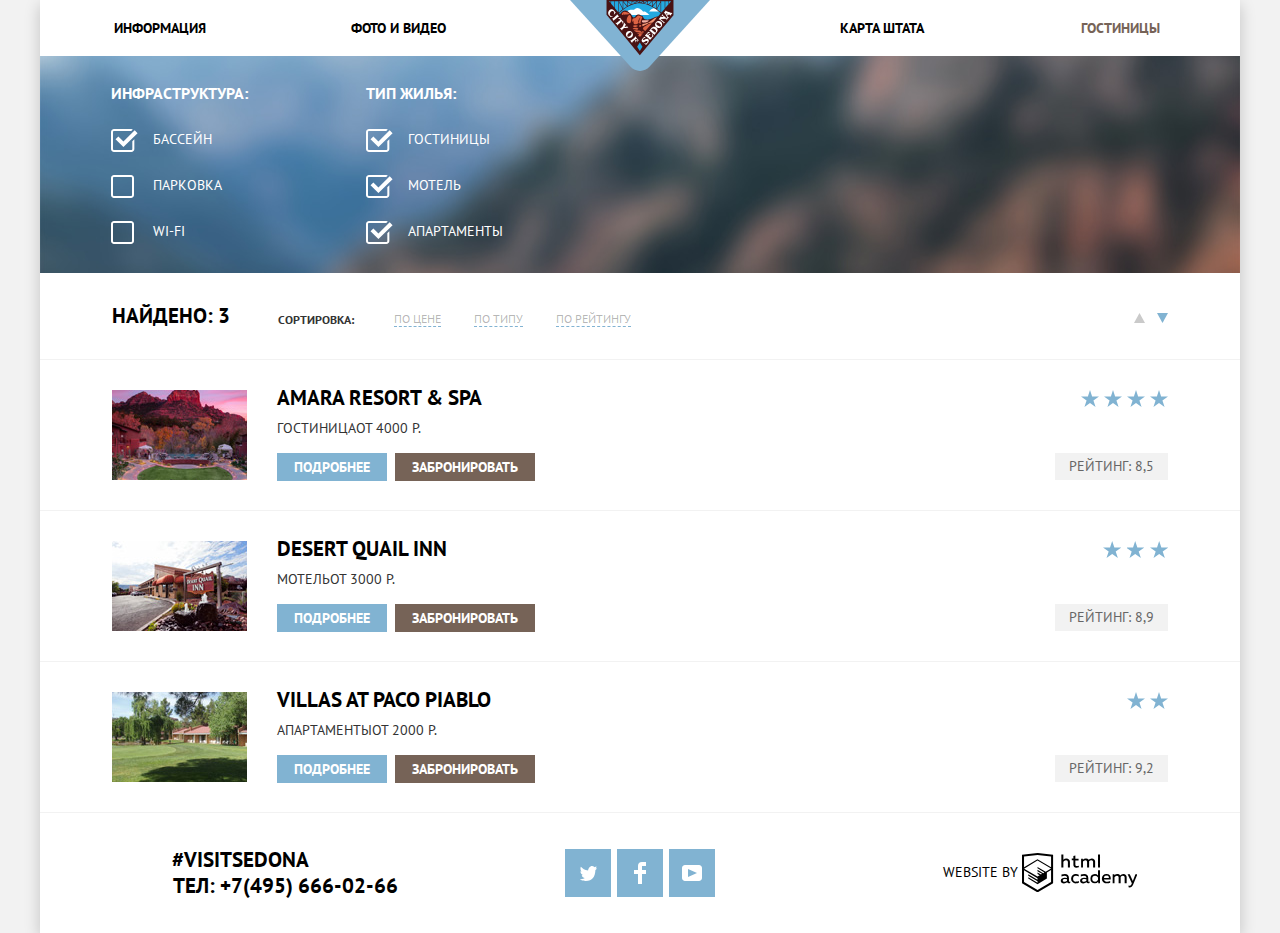
==== commit 0bd02dc7: "7 задание" ====
--- a/catalog.html
+++ b/catalog.html
@@ -25,46 +25,66 @@
       <main>
         <h1 class="visually-hidden">Гостиницы Седоны</h1>
 
-        <section class="hotels-search">
+        <section class="filter-hotel">
           <h2 class="visually-hidden">Фильтр гостиниц</h2>
           
           <form class="filter" method="GET" action="https://echo.htmlacademy.ru">
             <fieldset>
               <legend>Инфраструктура:</legend>
-              <ul class="filter-options">
-                <li class="filter-option">
-                  <input type="checkbox" name="pool" id="filter-pool" checked>
-                  <label for="filter-pool">Бассейн</label>
-                </li>
-                <li class="filter-option">
-                  <input type="checkbox" name="parking" id="filter-parking">
-                  <label for="filter-parking">Парковка</label>
-                </li>
-                <li class="filter-option">
-                  <input type="checkbox" name="wi-fi" id="filter-wi-fi">
-                  <label for="filter-wi-fi">Wi-Fi</label>
-                </li>
-              </ul>
+              <ul class="filter-check-box">
+                <li class="filter-option">
+                <label class="check-option">
+                  <input class="check-input visually-hidden" type="checkbox" name="pool" checked>
+                  <span class="check-box"></span>
+                  Бассейн
+                </label>
+                </li>
+                <li class="filter-option">
+                <label class="check-option">
+                  <input class="check-input visually-hidden" type="checkbox" name="parking">
+                  <span class="check-box"></span>                 
+                  Парковка
+                </label>
+                </li>
+                <li class="filter-option">
+                <label class="check-option">
+                  <input class="check-input visually-hidden" type="checkbox" name="wi-fi">
+                  <span class="check-box"></span>
+                  Wi-Fi
+                </label>
+                </li>
+                </ul>
             </fieldset>
+
             <fieldset>
               <legend>Тип жилья:</legend>
-              <ul class="filter-options">
-                <li class="filter-option">
-                  <input type="checkbox" name="hotel" id="filter-hotel" checked>
-                  <label for="filter-hotel">Гостиница</label>
-                </li>
-                <li class="filter-option">
-                  <input type="checkbox" name="motel" id="filter-motel" checked>
-                  <label for="filter-motel">Мотель</label>
-                </li>
-                <li class="filter-option">
-                  <input type="checkbox" name="apartments" id="filter-apartments" checked>
-                  <label for="filter-apartments">Апартаменты</label>
-                </li>
-              </ul>
+              <ul class="filter-check-box">
+                <li class="filter-option">
+                <label class="check-option">
+                  <input class="check-input visually-hidden" type="checkbox" name="hotels" checked>
+                  <span class="check-box"></span>                 
+                  Гостиницы
+                </label>
+                </li>
+                <li class="filter-option">
+                <label class="check-option">
+                  <input class="check-input visually-hidden" type="checkbox" name="motel" checked>
+                  <span class="check-box"></span>                  
+                  Мотель
+                </label>
+                 </li>
+                 <li class="filter-option">
+                <label class="check-option">
+                  <input class="check-input visually-hidden" type="checkbox" name="apartments" checked>
+                  <span class="check-box"></span>                 
+                  Апартаменты
+                </label>
+                 </li>
+                </ul>
             </fieldset>
             
-            <div class="filter-wrapper">
+            
+            <div class="filter-range">
               <fieldset>
                 <legend>Стоимость в сутки (р):</legend>
                 
@@ -96,8 +116,16 @@
               <li class="catalog-sort-item"><a class="sort-link" href="#">По рейтингу</a></li>
             </ul>
             <ul class="sort-list-ascending">
-              <li class="catalog-sort-item"><a class="sort-link" href="#">По возрастанию</a></li>
-              <li class="catalog-sort-item"><a class="sort-link-current" href="#">По убыванию</a></li>
+              <li class="catalog-sort-item"><a class="sort-link sort-up" href="#"><span class="visually-hidden">По возрастанию</span>
+                <svg xmlns="http://www.w3.org/2000/svg" width="11" height="10" viewBox="0 0 11 10"><path fill="#cacaca" d="M5.5 0L0 10h11z"<path/>
+                </svg>
+                </a>              
+              </li>
+              <li class="catalog-sort-item"><a class="sort-link-current sort-down" href="#"><span class="visually-hidden">По убыванию</span>
+                <svg xmlns="http://www.w3.org/2000/svg" width="11" height="10" viewBox="0 0 11 10"><path fill="#81b3d2" d="M5.5 10L0 0h11"</path>
+                </svg>
+                </a>
+              </li>
             </ul>
           </div>          
  
@@ -128,7 +156,7 @@
               </div>
 
               <div class="rating">
-                <p class="hotel-stars">Звезды</p>
+                <p class="hotel-stars-four" aria-label="Звезды гостиницы"></p>
                 <p class="rating-score">Рейтинг: 8,5</p>
               </div>
 
@@ -152,7 +180,7 @@
               </div>
                 
                 <div class="rating">
-                  <p class="hotel-stars">Звезды</p>
+                  <p class="hotel-stars-three" aria-label="Звезды гостиницы"></p>
                   <p class="rating-score">Рейтинг: 8,9</p>
                 </div>
             </li>
@@ -172,7 +200,7 @@
                   </div>                
                 </div>
               <div class="rating">
-                <p class="hotel-stars">Звезды</p>
+                <p class="hotel-stars-two" aria-label="Звезды гостиницы"></p>
                 <p class="rating-score">Рейтинг: 9,2</p>
               </div>
             </li>
--- a/css/style.css
+++ b/css/style.css
@@ -313,7 +313,7 @@
 .features-list-grey {
     display: flex;
     align-items: center;
-    justify-content: space-evenly;
+    
     margin: 0;
     padding: 0;
 
@@ -335,6 +335,9 @@
     padding-top: 24px;
 }
 
+
+
+
 .map img {
     display: block;
     width: 1200px;
@@ -344,8 +347,6 @@
 .map iframe {
     display: block;
 }
-
-
 
 .map iframe {
     position: relative;
@@ -440,24 +441,17 @@
     background-color: #503e33;
 }
 
-.search-form p {
+.search-item {
     margin: 0;
     margin-bottom: 30px;
-}
-
-.guests-wrapper p {
-    margin-bottom: 54px;
-}
-
-
-
-
+
+    font-weight: bold;
+}
 
 .search-form input[type=text] {
     box-sizing: border-box;
 
     font: inherit;
-    font-weight: bold;
     text-transform: uppercase;
 
     background-color: #f2f2f2;
@@ -471,10 +465,6 @@
 
 .search-item-guests input[type=text] {
     padding: 8px 13px;
-}
-
-.search-item label {
-    font-weight: bold;
 }
 
 .search-item-date input[type=text] {
@@ -562,7 +552,8 @@
 .search-button {
     width: 100%;
     margin-right: 0;
-    padding: 17px;
+    margin-top: 25px;
+    padding: 15px;
 
     text-transform: uppercase;
 
@@ -584,32 +575,35 @@
     display: flex;
     justify-content: space-between;
     align-items: center;
+    width: 100%;
 }
 
 .check-out {
     display: flex;
     justify-content: space-between;
     align-items: center;
+    width: 100%;
 }
 
 .guests-wrapper {
     display: flex;
     justify-content: space-between;
-}
-
-.adults-guests {
-    display: flex;
-    justify-content: space-between;  
-   
-    align-items: center;
+    width: 100%;
+}
+
+.adult-guests {
+    display: flex;
+    justify-content: space-between;   
+    align-items: center;
+    
 }
 
 .children-guests {
     display: flex;
-    justify-content: space-between;
+    justify-content: space-between;    
+    align-items: center;
+    margin-right: 0 auto;
     
-    align-items: center;
-    margin-right: 0 auto;
 }
 
 .check-in {
@@ -618,8 +612,8 @@
 
 .check-in-button {
     position: absolute;
-    top: 6px;
-    right: 4px;
+    top: 13%;
+    right: 0.5%;
 }
 
 .check-out {
@@ -628,8 +622,8 @@
 
 .check-out-button {
     position: absolute;
-    top: 6px;
-    right: 4px;
+    top: 13%;
+    right: 0.5%;
 }
 
 .less-button {
@@ -647,92 +641,225 @@
 
 
 
+
+
+
 /*-----Katalog-----*/
 
 /*-----Filter-----*/
 
 .filter {
     display: flex;
-    flex-direction: row;
-    align-items: center;
     justify-content: flex-start;
-    width: 1200px;
-    min-height: 217px;
+    padding: 27px 71px 6px 71px;    
+
+    color: #ffffff;
 
     background-color: #669ec0;
     background-image: url("../img/filter-background.jpg");
-    background-position: center;
+    background-position: 0 50%;
     background-repeat: no-repeat;
-
-    outline: 2px solid #ffffff;
 }
 
 .filter fieldset {
-    min-height: 217px;
+    padding: 0;
+    margin: 0;
+    margin-right: 35px;
+    width: 220px;
+
     border: none;
 }
 
-.filter-options {
+.filter-check-box {
     padding: 0;
-    margin-left: 72px;
+    margin: 0;
 }
 
 .filter legend {
+    margin-bottom: 25px;
+
+    font-size: 16px;    
+    font-weight: bold;
+}
+
+.filter-option {
+    margin-bottom: 25px;
+
+    color: #ffffff;
+
+    list-style: none;
+}
+
+.filter-option label {
+    cursor: pointer;
+    user-select: none;
+}
+
+.check-box {
+    position: absolute;
+    width: 1.9em;
+    height: 1.7em;
+    background-image: url('data:image/svg+xml,%3Csvg xmlns="http://www.w3.org/2000/svg" width="23" height="23" viewBox="0 0 23 23"%3E%3Cpath fill="%23FFFFFF" d="M20 2c.542 0 1 .458 1 1v17c0 .542-.458 1-1 1H3c-.542 0-1-.458-1-1V3c0-.542.458-1 1-1h17m0-2H3C1.35 0 0 1.35 0 3v17c0 1.65 1.35 3 3 3h17c1.65 0 3-1.35 3-3V3c0-1.65-1.35-3-3-3z"/%3E%3C/svg%3E');
+    background-repeat: no-repeat;    
+}
+
+.filter-option {
+    padding-left: 3em;
+}
+
+.check-box {
+    margin-left: -3em;
+}
+
+.check-input:checked + .check-box {
+    background-image: url('data:image/svg+xml,%3Csvg xmlns="http://www.w3.org/2000/svg" width="27" height="23" viewBox="0 0 27 23"%3E%3Cpath fill="%23FFFFFF" d="M7.285 7.486l-2.829 2.829 7.783 7.783L26.171 4.166l-2.828-2.829-11.104 11.102z"/%3E%3Cpath fill="%23FFFFFF" d="M21 20c0 .542-.458 1-1 1H3c-.542 0-1-.458-1-1V3c0-.542.458-1 1-1h16.908L21.493.415A2.96 2.96 0 0 0 20 0H3C1.35 0 0 1.35 0 3v17c0 1.65 1.35 3 3 3h17c1.65 0 3-1.35 3-3v-9.829l-2 2V20z"/%3E%3C/svg%3E');
+    
+}
+
+.check-input:disabled + .check-box {
+    background-image: url('data:image/svg+xml,%0A%3Csvg xmlns="http://www.w3.org/2000/svg" width="23" height="23" viewBox="0 0 23 23"%3E%3Cpath fill="%236a6a6a " d="M20 2c.542 0 1 .458 1 1v17c0 .542-.458 1-1 1H3c-.542 0-1-.458-1-1V3c0-.542.458-1 1-1h17m0-2H3C1.35 0 0 1.35 0 3v17c0 1.65 1.35 3 3 3h17c1.65 0 3-1.35 3-3V3c0-1.65-1.35-3-3-3z"/%3E%3C/svg%3E');
+}
+
+.check-input:checked:disabled + .check-box {
+    background-image: url('data:image/svg+xml,%3Csvg xmlns="http://www.w3.org/2000/svg" width="27" height="23" viewBox="0 0 27 23"%3E%3Cpath fill="%236a6a6a" d="M7.285 7.486l-2.829 2.829 7.783 7.783L26.171 4.166l-2.828-2.829-11.104 11.102z"/%3E%3Cpath fill="%236a6a6a" d="M21 20c0 .542-.458 1-1 1H3c-.542 0-1-.458-1-1V3c0-.542.458-1 1-1h16.908L21.493.415A2.96 2.96 0 0 0 20 0H3C1.35 0 0 1.35 0 3v17c0 1.65 1.35 3 3 3h17c1.65 0 3-1.35 3-3v-9.829l-2 2V20z"/%3E%3C/svg%3E');
+}
+
+
+
+
+.filter-range {
+    display: none;
+}
+
+.filter-range {
+    width: 330px;
+  
+    color: #ffffff;
+    text-transform: uppercase;
+
+    outline: 2px solid #ebebeb;
+}
+  
+.filter-range legend {
+    margin-bottom: 9px;
+  
+    font-weight: bold;
     font-size: 16px;
+}
+  
+.price-controls {
+    position: relative;
+    
+    height: 36px;
+    margin-bottom: 20px;
+    
+    font-size: 0;
+  
+    border: 2px solid #ffffff;
+    border-radius: 2px;
+}
+  
+.price-controls::after {
+    content: "";
+    position: absolute;
+    top: 50%;
+    left: 50%;
+  
+    width: 2px;
+    height: 22px;
+  
+    background: #ffffff;
+    transform: translate(-50%, -50%);
+}
+  
+.price-controls label {
+    display: inline-block;
+  
+    font-size: 14px;
+    line-height: 38px;
+    vertical-align: top;
+  
+    cursor: pointer;
+}
+  
+.price-controls .min-price,
+.price-controls .max-price {
+    width: 90px;
+    padding-left: 65px;
+}
+  
+.price-controls input {
+    width: 50px;
+    margin: 0;
+  
+    color: inherit;
+    font: inherit;
+  
+    background: none;
+    border: none;
+}
+  
+.range-controls {
+    position: relative;
+  
+    margin-bottom: 32px;
+}
+  
+.range-controls .scale {
+    height: 2px;
+  
+    background: rgba(255, 255, 255, 0.3);
+}
+  
+.range-controls .bar {
+    width: 80%;
+    height: 2px;
+  
+    background: #ffffff;
+}
+
+
+
+
+
+.range-toggle-min {
+    left: 0;
+}
+  
+.range-toggle-max {
+    left: 80%;
+}
+  
+.filter-button {
+    display: block;
+    margin: 0 auto;
+    padding: 6px 35px;  
+    
     line-height: 21px;
-    font-weight: 700;
     color: #ffffff;
-    text-align: left;
-
-    margin-left: 72px;
-
-}
-
-.filter li {
-    color: #ffffff;
-
-    list-style: none;
-}
-
-.filter-wrapper {
-    margin-left: 250px;
-}
-
-.filter-range {
-    color: #ffffff;
-}
-
-.price-controls label{
-    color: #ffffff;
-}
-
-.price-controls input {
-    background: none;
-}
-
-.filter-button {
-    color: #ffffff;
-    border: solid 2px;
     text-transform: uppercase;
-
-    background-color: transparent;
+  
+    background: transparent;
+    border: 2px solid #ffffff;
+    border-radius: 2px;
+    cursor: pointer;
 }
 
 .filter-button:hover {
     color: #000000;
-    border: 2px solid #ffffff;
 
     background-color: #ffffff;
 }
+  
+
 
 /*-----Sort-----*/
 
 .catalog-sort {
     display: flex;
-    flex-direction: row;
-    align-items: center;
+    align-items: flex-end;
     justify-content: flex-start;
-    min-height: 86px;
+    padding: 30px 72px;
 }
 
 .catalog-sort ul {
@@ -742,117 +869,149 @@
 .catalog-sort a {
     font-size: 12px;
     line-height: 18px;
-    text-align: left;
     color: rgba(0, 0, 0, 0.3);
 
     list-style: none;
 
     text-decoration: none;
+}
+
+.sort-list-type a {
     border-bottom: 1px dashed #81b3d2;
 }
 
+.found { 
+    font-size: 21px;
+    line-height: 26px;
+    font-weight: bold;
+    color: #000000;
+}
+
 .sort-title {
-    margin: 0;
-    padding: 0;
-    padding-left: 45px;
+    margin: 0 40px 0 48px;
+    padding: 0;    
 
     font-size: 12px;
     line-height: 18px;
-    text-align: left;
 
     list-style: none;
 }
 
 .sort-list-type {
     display: flex;
-    flex-direction: row;
+    flex-grow: 1;
+    
     margin: 0;
     padding: 0;
 
     list-style: none;
 }
 
-.catalog-sort-item {
-    padding-left: 40px;
+.sort-list-type li {
+    margin-right: 33px;
+}
+
+.catalog-sort a:hover {
+    color: #81b3d2;
+}
+
+.catalog-sort a:focus {
+    color: #000000;
+
+    border-bottom: none;
+}
+
+.sort-link-current:active {
+    color: #81b3d2;
 }
 
 .sort-list-ascending {
     display: flex;
-    flex-direction: row;
-    margin: 0;
+    justify-content: space-between;
+    width: 34px;    
+    margin: 0;
+    padding: 0;    
+
+    list-style: none;
+}
+
+.sort-up:hover path {
+    fill: #000000;
+}
+
+.sort-up:focus path {
+    fill: #81b3d2;
+}
+
+.sort-down:hover path {
+    fill: #000000;
+}
+
+.sort-down:focus path {
+    fill: #81b3d2;
+}
+
+
+
+
+
+
+
+
+/*-----Katalog_Hotels-----*/
+
+.catalog-item-image {
+    display: block;
+    width: 135px;
+    height: 90px;
+}
+
+.catalog-item {
+    display: flex;    
+    justify-content: flex-start;    
+    padding: 30px 72px;   
+
+    border-bottom: 1px solid #f2f2f2;
+}
+
+.catalog-item:first-child {
+    border-top: 1px solid #f2f2f2;
+}
+
+.catalog-list {
     padding: 0;
-    padding-left: 300px;
+    margin: 0;
 
     list-style: none;
 }
 
-.found {
-    margin-left: 72px;
-
+.hotel-desc {    
+    flex-grow: 1;
+    margin-left: 30px;
+}
+
+.hotel-title {
+    margin: 0;
+    margin-bottom: 7px;
+    margin-top: -5px;
+}
+
+.hotel-title a {
     font-size: 21px;
     line-height: 26px;
-    font-weight: 700;
     color: #000000;
 }
 
-.catalog-sort a:hover {
-    color: #81b3d2;
-}
-
-.catalog-sort a:focus {
-    color: #000000;
-
-    border-bottom: none;
-}
-
-.sort-link-current {
-    color: #81b3d2;
-}
-
-/*-----Katalog_Hotels-----*/
-
-.catalog-item {
-    display: flex;
-    flex-direction: row;
-    align-items: center;
-    justify-content: flex-start;
-    margin-left: 72px;
-}
-
-.catalog-list {
-    padding: 0;
-    margin: 0;
-
-    list-style: none;
-}
-
-.catalog-list a {
-    margin-right: 10px;
-
-    color: 21px;
-    line-height: 26px;
-    text-align: left;
-    color: #000000;
-}
-
-.hotel-desc {
-    width: 700px;
-    padding: 31px;
-}
-
 .hotel-price {
     display: flex;
-    flex-direction: row;
+    margin-bottom: 18px;    
 }
 
 .hotel-booking {
     display: flex;
-    flex-direction: row; 
-}
-
-.hotel-title {
-    margin: 0;
-    padding: 0;
+    justify-content: space-between;
+    
+    width: 258px;  
 }
 
 .catalog-item p {
@@ -867,17 +1026,11 @@
     color: rgba(0, 0, 0, 0.3);
 }
 
-.catalog-item-price {
-    padding-left: 6px;
-}
-
-.catalog-item-booking {
-    margin-left: 6px;
-}
-
 .catalog-item-details a {
+    padding: 5px 17px;
+
     color: #ffffff;
-    font-weight: 700;
+    font-weight: bold;
 
     background-color: #81b3d2;
 }
@@ -890,9 +1043,13 @@
     background-color: #5496bd;
 }
 
+
 .catalog-item-booking a {
+    padding: 5px 17px;
+
     color: #ffffff;
-    font-weight: 700;
+    font-weight: bold;
+
     background-color: #766357;
 }
 
@@ -904,7 +1061,45 @@
     background-color: #503e33;
 }
 
+.rating {
+    display: flex;
+    flex-direction: column;
+    align-items: flex-end;
+    justify-content: space-between;
+    width: 120px;
+}
+
+.hotel-stars-two {
+    width: 41px;
+    height: 17px;
+
+    background-image: url('data:image/svg+xml,%3Csvg xmlns="http://www.w3.org/2000/svg" width="18" height="17" viewBox="0 0 18 17"%3E%3Cpath fill="%2381B3D2" d="M9.002 0l2.126 6.494h6.877l-5.564 4.012L14.566 17l-5.564-4.013L3.438 17l2.126-6.494L0 6.494h6.878z"/%3E%3C/svg%3E');
+    background-repeat: space;
+    background-position: 0 0;
+}
+
+.hotel-stars-three {
+    width: 65px;
+    height: 17px;
+
+    background-image: url('data:image/svg+xml,%3Csvg xmlns="http://www.w3.org/2000/svg" width="18" height="17" viewBox="0 0 18 17"%3E%3Cpath fill="%2381B3D2" d="M9.002 0l2.126 6.494h6.877l-5.564 4.012L14.566 17l-5.564-4.013L3.438 17l2.126-6.494L0 6.494h6.878z"/%3E%3C/svg%3E');
+    background-repeat: space;
+    background-position: 0 0;
+}
+
+.hotel-stars-four {
+    width: 87px;
+    height: 17px;
+
+    background-image: url('data:image/svg+xml,%3Csvg xmlns="http://www.w3.org/2000/svg" width="18" height="17" viewBox="0 0 18 17"%3E%3Cpath fill="%2381B3D2" d="M9.002 0l2.126 6.494h6.877l-5.564 4.012L14.566 17l-5.564-4.013L3.438 17l2.126-6.494L0 6.494h6.878z"/%3E%3C/svg%3E');
+    background-repeat: space;
+    background-position: 0 0;
+}
+
 .rating-score {
+    padding: 3px 14px;
+
+    text-align: center;
     color: #666666;
 
     background-color: #f2f2f2;
@@ -937,8 +1132,7 @@
 }
 
 .main-footer p {
-    margin: 0;
-    
+    margin: 0;    
 }
 
 .footer-contacts {
@@ -956,8 +1150,6 @@
     margin-left: 90px;
 }
 
-
-
 .footer-social {
     display: flex;
     flex-wrap: wrap;
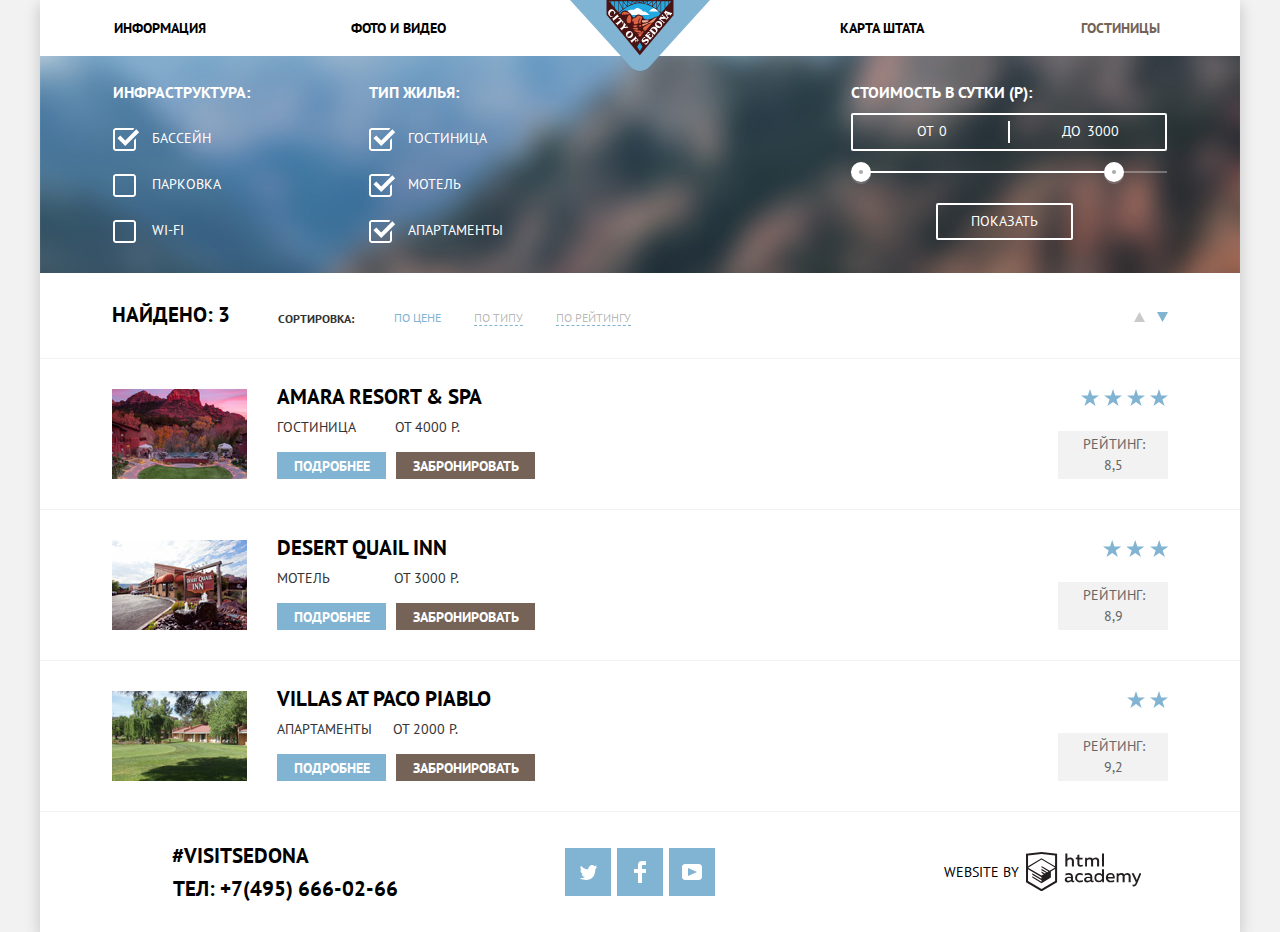
==== commit 73dac3a3: "8 задание" ====
--- a/catalog.html
+++ b/catalog.html
@@ -15,79 +15,73 @@
         </a>
         <nav class="nav">
           <ul class="nav-list">
-            <li class="nav-item"><a class="nav-item-link" href="#">Информация</a></li>
-            <li class="nav-item"><a class="nav-item-link" href="#">Фото и видео</a></li>
-            <li class="nav-item"><a class="nav-item-link" href="#">Карта штата</a></li>
+            <li class="nav-item"><a href="#">Информация</a></li>
+            <li class="nav-item"><a href="#">Фото и видео</a></li>
+            <li class="nav-item"><a href="#">Карта штата</a></li>
             <li class="nav-item current"><a class="nav-item-link current" href="catalog.html">Гостиницы</a></li>
           </ul>
         </nav>
       </header>
       <main>
         <h1 class="visually-hidden">Гостиницы Седоны</h1>
-
         <section class="filter-hotel">
           <h2 class="visually-hidden">Фильтр гостиниц</h2>
-          
           <form class="filter" method="GET" action="https://echo.htmlacademy.ru">
-            <fieldset>
+            <fieldset class="filter-check-box">
               <legend>Инфраструктура:</legend>
-              <ul class="filter-check-box">
-                <li class="filter-option">
-                <label class="check-option">
-                  <input class="check-input visually-hidden" type="checkbox" name="pool" checked>
-                  <span class="check-box"></span>
-                  Бассейн
-                </label>
-                </li>
-                <li class="filter-option">
-                <label class="check-option">
-                  <input class="check-input visually-hidden" type="checkbox" name="parking">
-                  <span class="check-box"></span>                 
-                  Парковка
-                </label>
-                </li>
-                <li class="filter-option">
-                <label class="check-option">
-                  <input class="check-input visually-hidden" type="checkbox" name="wi-fi">
-                  <span class="check-box"></span>
-                  Wi-Fi
-                </label>
-                </li>
-                </ul>
+              <ul>
+                <li class="filter-option">
+                  <label class="check-option">
+                    <input class="check-input visually-hidden" type="checkbox" name="pool" checked>
+                    <span class="check-box"></span>
+                    Бассейн
+                  </label>
+                </li>
+                <li class="filter-option">
+                  <label class="check-option">
+                    <input class="check-input visually-hidden" type="checkbox" name="parking">
+                    <span class="check-box"></span>
+                    Парковка
+                  </label>
+                </li>
+                <li class="filter-option">
+                  <label class="check-option">
+                    <input class="check-input visually-hidden" type="checkbox" name="wi-fi">
+                    <span class="check-box"></span>
+                    Wi-Fi
+                  </label>
+                </li>
+              </ul>
             </fieldset>
-
-            <fieldset>
+            <fieldset class="filter-check-box">
               <legend>Тип жилья:</legend>
-              <ul class="filter-check-box">
-                <li class="filter-option">
-                <label class="check-option">
-                  <input class="check-input visually-hidden" type="checkbox" name="hotels" checked>
-                  <span class="check-box"></span>                 
-                  Гостиницы
-                </label>
-                </li>
-                <li class="filter-option">
-                <label class="check-option">
-                  <input class="check-input visually-hidden" type="checkbox" name="motel" checked>
-                  <span class="check-box"></span>                  
-                  Мотель
-                </label>
-                 </li>
-                 <li class="filter-option">
-                <label class="check-option">
-                  <input class="check-input visually-hidden" type="checkbox" name="apartments" checked>
-                  <span class="check-box"></span>                 
-                  Апартаменты
-                </label>
-                 </li>
-                </ul>
+              <ul>
+                <li class="filter-option">
+                  <label class="check-option">
+                    <input class="check-input visually-hidden" type="checkbox" name="hotels" checked>
+                    <span class="check-box"></span>
+                    Гостиница
+                  </label>
+                </li>
+                <li class="filter-option">
+                  <label class="check-option">
+                    <input class="check-input visually-hidden" type="checkbox" name="motel" checked>
+                    <span class="check-box"></span>
+                    Мотель
+                  </label>
+                </li>
+                <li class="filter-option">
+                  <label class="check-option">
+                    <input class="check-input visually-hidden" type="checkbox" name="apartments" checked>
+                    <span class="check-box"></span>
+                    Апартаменты
+                  </label>
+                </li>
+              </ul>
             </fieldset>
-            
-            
             <div class="filter-range">
               <fieldset>
                 <legend>Стоимость в сутки (р):</legend>
-                
                 <div class="price-controls">
                   <label class="min-price">от <input type="number" name="min-price" value="0"></label>
                   <label class="max-price">до <input type="number" name="max-price" value="3000"></label>
@@ -96,93 +90,87 @@
                   <div class="scale">
                     <div class="bar"></div>
                   </div>
-                  <div class="range-toggle range-toggle-min"></div>
-                  <div class="range-toggle range-toggle-max"></div>
+                  <button type="button" class="range-toggle range-toggle-min">
+                    <svg xmlns="http://www.w3.org/2000/svg" width="20" height="23" viewBox="0 0 20 23">
+                      <path opacity=".3" fill="#ABABAB" d="M10 20C4.477 20 0 15.522 0 10v2c0 5.522 4.477 10 10 10 5.522 0 10-4.478 10-10v-2c0 5.522-4.478 10-10 10z"/>
+                      <circle fill="#FFF" cx="10" cy="10" r="10"/>
+                      <circle fill="#ABABAB" cx="10" cy="10" r="2"/>
+                    </svg>
+                  </button>
+                  <button type="button" class="range-toggle range-toggle-max">
+                    <svg xmlns="http://www.w3.org/2000/svg" width="20" height="23" viewBox="0 0 20 23">
+                      <path opacity=".3" fill="#ABABAB" d="M10 20C4.477 20 0 15.522 0 10v2c0 5.522 4.477 10 10 10 5.522 0 10-4.478 10-10v-2c0 5.522-4.478 10-10 10z"/>
+                      <circle fill="#FFF" cx="10" cy="10" r="10"/>
+                      <circle fill="#ABABAB" cx="10" cy="10" r="2"/>
+                    </svg>
+                  </button>
                 </div>
               </fieldset>
               <button type="submit" class="filter-button">Показать</button>
             </div>
-
           </form>
-          
           <div class="catalog-sort">
-
             <div class="found">Найдено: 3</div>
-
             <h3 class="sort-title">Сортировка:</h3>
             <ul class="sort-list-type">
-              <li class="catalog-sort-item"><a class="sort-link-current" href="#">По цене</a></li>
+              <li class="catalog-sort-item"><a class="sort-link sort-price-current" href="#">По цене</a></li>
               <li class="catalog-sort-item"><a class="sort-link" href="#">По типу</a></li>
               <li class="catalog-sort-item"><a class="sort-link" href="#">По рейтингу</a></li>
             </ul>
             <ul class="sort-list-ascending">
               <li class="catalog-sort-item"><a class="sort-link sort-up" href="#"><span class="visually-hidden">По возрастанию</span>
-                <svg xmlns="http://www.w3.org/2000/svg" width="11" height="10" viewBox="0 0 11 10"><path fill="#cacaca" d="M5.5 0L0 10h11z"<path/>
+                <svg xmlns="http://www.w3.org/2000/svg" width="11" height="10" viewBox="0 0 11 10"><path fill="#cacaca" d="M5.5 0L0 10h11z"/>
                 </svg>
-                </a>              
-              </li>
-              <li class="catalog-sort-item"><a class="sort-link-current sort-down" href="#"><span class="visually-hidden">По убыванию</span>
-                <svg xmlns="http://www.w3.org/2000/svg" width="11" height="10" viewBox="0 0 11 10"><path fill="#81b3d2" d="M5.5 10L0 0h11"</path>
+              </a></li>
+              <li class="catalog-sort-item"><a class="sort-link sort-down sort-down-current" href="#"><span class="visually-hidden">По убыванию</span>
+                <svg xmlns="http://www.w3.org/2000/svg" width="11" height="10" viewBox="0 0 11 10"><path fill="#81b3d2" d="M5.5 10L0 0h11"/>
                 </svg>
-                </a>
-              </li>
+              </a></li>
             </ul>
-          </div>          
- 
+          </div>
         </section>
-
         <section class="catalog-hotels">
           <h2 class="visually-hidden">Список гостиниц</h2>
           <ul class="catalog-list">
             <li class="catalog-item">
-
               <div class="catalog-item-image">
                 <img src="img/hotel-picture-1.jpg" width="135" height="90" alt="Amara Resort & SPA">
               </div>
-
               <div class="hotel-desc">
                 <h2 class="hotel-title"><a href="#">Amara Resort & SPA</a></h2>
-
                 <div class="hotel-price">
-                  <p class="catalog-item-type">Гостиница</p>
+                  <p class="catalog-item-type type-hotel">Гостиница</p>
                   <p class="catalog-item-price">от 4000 р.</p>
                 </div>
-
                 <div class="hotel-booking">
                   <p class="catalog-item-details"><a href="#">Подробнее</a></p>
                   <p class="catalog-item-booking"><a href="#">Забронировать</a></p>
                 </div>
-              
-              </div>
-
+              </div>
               <div class="rating">
-                <p class="hotel-stars-four" aria-label="Звезды гостиницы"></p>
+                <p class="hotel-stars-four"></p>
                 <p class="rating-score">Рейтинг: 8,5</p>
               </div>
-
             </li>
-
             <li class="catalog-item">
               <div class="catalog-item-image">
                 <img src="img/hotel-picture-2.jpg" width="135" height="90" alt="Desert Quail Inn">
               </div>
               <div class="hotel-desc">
-                <h2 class="hotel-title"><a href="#">Desert Quail Inn</a></h2>                
+                <h2 class="hotel-title"><a href="#">Desert Quail Inn</a></h2>
                 <div class="hotel-price">
-                <p class="catalog-item-type">Мотель</p>
-                <p class="catalog-item-price">от 3000 р.</p>
-                </div>
-
+                  <p class="catalog-item-type type-motel">Мотель</p>
+                  <p class="catalog-item-price">от 3000 р.</p>
+                </div>
                 <div class="hotel-booking">
-                <p class="catalog-item-details"><a href="#">Подробнее</a></p>
-                <p class="catalog-item-booking"><a href="#">Забронировать</a></p>
-                </div>
-              </div>
-                
-                <div class="rating">
-                  <p class="hotel-stars-three" aria-label="Звезды гостиницы"></p>
-                  <p class="rating-score">Рейтинг: 8,9</p>
-                </div>
+                  <p class="catalog-item-details"><a href="#">Подробнее</a></p>
+                  <p class="catalog-item-booking"><a href="#">Забронировать</a></p>
+                </div>
+              </div>
+              <div class="rating">
+                <p class="hotel-stars-three"></p>
+                <p class="rating-score">Рейтинг: 8,9</p>
+              </div>
             </li>
             <li class="catalog-item">
               <div class="catalog-item-image">
@@ -190,24 +178,23 @@
               </div>
               <div class="hotel-desc">
                 <h2 class="hotel-title"><a href="#">Villas At Paco Piablo</a></h2>
-                  <div class="hotel-price">
-                    <p class="catalog-item-type">Апартаменты</p>
-                    <p class="catalog-item-price">от 2000 Р.</p>
-                  </div>                  
-                  <div class="hotel-booking">
-                    <p class="catalog-item-details"><a href="#">Подробнее</a></p>
-                    <p class="catalog-item-booking"><a href="#">Забронировать</a></p>
-                  </div>                
-                </div>
+                <div class="hotel-price">
+                  <p class="catalog-item-type type-apartments">Апартаменты</p>
+                  <p class="catalog-item-price">от 2000 Р.</p>
+                </div>
+                <div class="hotel-booking">
+                  <p class="catalog-item-details"><a href="#">Подробнее</a></p>
+                  <p class="catalog-item-booking"><a href="#">Забронировать</a></p>
+                </div>
+              </div>
               <div class="rating">
-                <p class="hotel-stars-two" aria-label="Звезды гостиницы"></p>
+                <p class="hotel-stars-two"></p>
                 <p class="rating-score">Рейтинг: 9,2</p>
               </div>
             </li>
           </ul>
         </section>
       </main>
-
       <footer class="main-footer">
         <div class="footer-contacts">
           <p class="hashtag">#visitsedona</p>
@@ -216,33 +203,29 @@
         <ul class="footer-social">
           <li><a class="social-button" href="#"><span class="visually-hidden">Твиттер</span>
             <svg xmlns="http://www.w3.org/2000/svg" xmlns:xlink="http://www.w3.org/1999/xlink" width="17" height="15" viewBox="0 0 17 15">
-              <path fill="#FFF" d="M10.95.144c1.685-.496 2.984.27 3.577 1.179.673-.231 1.331-.481 2.011-.708a2.345 2.345 0 0 1-.857 1.768c.685.17 
-              1.304-.491 1.304-.491-.169 1-1.006 1.788-1.563 2.024-.231 6.75-3.175 11.217-10.077 11.082h-.446c-.41 0-4.164-.46-4.898-1.887 2.271.196 
-              3.893-.422 4.693-1.177-.96-.3-2.679-.477-2.979-2.95.349.106.564.228 1.19.119C1.705 8.247.374 7.53.448 5.33c.285.328 1.067.536 1.34.472C1.085 
-              5.561-.182 2.442.894.85c1.818 1.854 3.735 3.606 7.152 3.773C8.254 2.33 9.183.793 10.95.144z"</path>
+              <path fill="#FFF" d="M10.95.144c1.685-.496 2.984.27 3.577 1.179.673-.231 1.331-.481 2.011-.708a2.345 2.345 0 0 1-.857 1.768c.685.17 1.304-.491 1.304-.491-.169 1-1.006 1.788-1.563 2.024-.231 6.75-3.175 11.217-10.077 11.082h-.446c-.41 0-4.164-.46-4.898-1.887 2.271.196 3.893-.422 4.693-1.177-.96-.3-2.679-.477-2.979-2.95.349.106.564.228 1.19.119C1.705 8.247.374 7.53.448 5.33c.285.328 1.067.536 1.34.472C1.085 5.561-.182 2.442.894.85c1.818 1.854 3.735 3.606 7.152 3.773C8.254 2.33 9.183.793 10.95.144z"/>
             </svg>
-        </a></li>        
+          </a></li>
           <li><a class="social-button" href="#"><span class="visually-hidden">Фейсбук</span>
-          <svg xmlns="http://www.w3.org/2000/svg" width="12" height="22" viewBox="0 0 12 22">
-            <path fill="#FFF" d="M12 4V0H8a4 4 0 0 0-4 4v4H0v4h4v10h4V12h4V8H8V4h4z"</path>
-          </svg>
-        </a></li>
-          <li><a class="social-button" href="#"><span class="visually-hidden">Ютуб</span>
-          <svg xmlns="http://www.w3.org/2000/svg" xmlns:xlink="http://www.w3.org/1999/xlink" width="20" height="16" viewBox="0 0 20 16">
-            <path fill="#FFF" d="M17 0H3C1.35 0 0 1.35 0 3v10c0 1.65 1.35 3 3 3h14c1.65 0 3-1.35 3-3V3c0-1.65-1.35-3-3-3zM6.027 
-            11.998V4.002L15.014 8l-8.987 3.998z"</path>
-          </svg>
-        </a></li>
+            <svg xmlns="http://www.w3.org/2000/svg" width="12" height="22" viewBox="0 0 12 22">
+              <path fill="#FFF" d="M12 4V0H8a4 4 0 0 0-4 4v4H0v4h4v10h4V12h4V8H8V4h4z"/>
+            </svg>
+            </a></li>
+            <li><a class="social-button" href="#"><span class="visually-hidden">Ютуб</span>
+              <svg xmlns="http://www.w3.org/2000/svg" xmlns:xlink="http://www.w3.org/1999/xlink" width="20" height="16" viewBox="0 0 20 16">
+                <path fill="#FFF" d="M17 0H3C1.35 0 0 1.35 0 3v10c0 1.65 1.35 3 3 3h14c1.65 0 3-1.35 3-3V3c0-1.65-1.35-3-3-3zM6.027 11.998V4.002L15.014 8l-8.987 3.998z"/>
+              </svg>
+            </a></li>
         </ul>
         <p class="footer-copyright">
-          Website by
+          <span>Website by</span>
           <a class="copyright-button" href="https://htmlacademy.ru/intensive/htmlcss"><span class="visually-hidden">HTML Academy</span>
             <svg xmlns="http://www.w3.org/2000/svg" data-name="Layer 1" viewBox="0 0 113 39">
-              <path fill="#000" d="M46.84 28.22a2.07 2.07 0 0 0 .58-.11v1.4a3.41 3.41 0 0 1-1.24.22 1.75 1.75 0 0 1-1.75-1 5.08 5.08 0 0 1-3.3 1.13c-1.59 0-3.06-.87-3.06-2.68 0-2.24 2.08-2.93 3.9-2.93a11.63 11.63 0 0 1 2.28.26v-.31c0-1.09-.8-1.86-2.3-1.86a7.79 7.79 0 0 0-3.15.67v-1.79a10.72 10.72 0 0 1 3.35-.58c2.48 0 4 1.18 4 3.83v3.14a.57.57 0 0 0 .69.61zm-6.76-1.19a1.42 1.42 0 0 0 1.64 1.29 3.56 3.56 0 0 0 2.53-1v-1.51a10.21 10.21 0 0 0-1.9-.22c-1.1.01-2.27.35-2.27 1.45zM53.06 20.62a5.29 5.29 0 0 1 2.7.67v1.79a4.28 4.28 0 0 0-2.42-.73 2.89 2.89 0 1 0 0 5.76 5.26 5.26 0 0 0 2.55-.67v1.8a6.58 6.58 0 0 1-2.9.6 4.42 4.42 0 0 1-4.72-4.54 4.54 4.54 0 0 1 4.79-4.68zM65.84 28.22a2.07 2.07 0 0 0 .58-.11v1.4a3.41 3.41 0 0 1-1.24.22 1.75 1.75 0 0 1-1.75-1 5.08 5.08 0 0 1-3.3 1.13c-1.59 0-3.06-.87-3.06-2.68 0-2.24 2.08-2.93 3.9-2.93a11.63 11.63 0 0 1 2.28.26v-.31c0-1.09-.8-1.86-2.3-1.86a7.79 7.79 0 0 0-3.15.67v-1.79a10.72 10.72 0 0 1 3.35-.58c2.48 0 4 1.18 4 3.83v3.14a.57.57 0 0 0 .69.61zm-6.76-1.19a1.42 1.42 0 0 0 1.64 1.29 3.56 3.56 0 0 0 2.53-1v-1.51a10.21 10.21 0 0 0-1.9-.22c-1.11.01-2.27.35-2.27 1.45zM76.67 16.85v12.76h-1.76v-1.39a4.07 4.07 0 0 1-3.35 1.62 4.62 4.62 0 0 1 0-9.22 4 4 0 0 1 3.15 1.37v-5.14h2zm-4.76 5.48a2.9 2.9 0 0 0 0 5.8 3 3 0 0 0 2.79-1.84v-2.13a3.06 3.06 0 0 0-2.79-1.83zM82.99 20.62c3.48 0 4.68 2.81 4.12 5.34h-6.58c.22 1.57 1.75 2.22 3.35 2.22a6.41 6.41 0 0 0 2.77-.62v1.68a7.5 7.5 0 0 1-3.14.6c-2.68 0-5-1.53-5-4.61a4.39 4.39 0 0 1 4.48-4.61zm.09 1.62a2.39 2.39 0 0 0-2.57 2.26h4.85a2.06 2.06 0 0 0-2.28-2.26zM89.1 29.61v-8.75h1.73v1.09a4 4 0 0 1 2.92-1.33 3 3 0 0 1 2.73 1.4 4.33 4.33 0 0 1 3.06-1.4 3.21 3.21 0 0 1 3.32 3.52v5.47h-2V24.2a1.67 1.67 0 0 0-1.73-1.84 2.94 2.94 0 0 0-2.17 1.18V29.61h-2V24.2a1.67 1.67 0 0 0-1.73-1.84 3.11 3.11 0 0 0-2.32 1.35v5.91h-2zM111.47 20.86h2l-4.1 9.93c-.95 2.28-2.19 3-3.52 3a5 5 0 0 1-1.15-.15v-1.66a3 3 0 0 0 .89.13c.95 0 1.66-.67 2.17-2l.18-.44-4.16-8.82h2.13l3 6.6zM40.66 1.53v5a4 4 0 0 1 2.83-1.2A3.41 3.41 0 0 1 47.1 8.9v5.41h-2V9.15a1.9 1.9 0 0 0-2-2.1 3.08 3.08 0 0 0-2.44 1.46v5.8h-2V1.53h2zM52.43 2.42v3.12h3.17v1.71h-3.17v4c0 1.15.53 1.53 1.66 1.53a4.71 4.71 0 0 0 1.77-.35v1.68a7.14 7.14 0 0 1-2.35.38 2.68 2.68 0 0 1-3-2.88V7.23h-1.6V5.52h1.57V2.88zM58.1 14.29V5.54h1.73v1.09a4 4 0 0 1 2.92-1.33 3 3 0 0 1 2.73 1.4 4.33 4.33 0 0 1 3.06-1.4 3.21 3.21 0 0 1 3.32 3.52v5.47h-2V8.88a1.67 1.67 0 0 0-1.73-1.84 2.94 2.94 0 0 0-2.17 1.18V14.29h-2V8.88a1.67 1.67 0 0 0-1.73-1.84 3.11 3.11 0 0 0-2.32 1.35v5.91h-2zM74.72 1.52h1.95v12.76h-1.95zM15.44.02h-.16L0 1.62v28l15.28 9.09 15.28-9.09v-28zm13.12 28.45l-13.28 7.9L2 28.47V16.99l13.22 7.87v1.43l-9.07-5.4v1.38l9.11 5.47v1.46l-9.1-5.42v1.38l9.11 5.47 9.19-5.5V19.22l4.1-2.45v11.67zm0-13.16l-3.65 2.14-1.68 1-8-4.76v1.38l6.84 4.07h-.06l-.15.09-1 .57-5.64-3.36v1.38l4.45 2.65-1.05.7-3.36-2v1.38l2.21 1.3-2.25 1.35-13.16-7.82 13.17-7.92zm0-1.39L15.21 6.05l-13.2 7.86V3.41l13.28-1.39 13.28 1.39v10.51z"</path>
-            </svg>          
+              <path fill="#231f20" d="M46.84 28.22a2.07 2.07 0 0 0 .58-.11v1.4a3.41 3.41 0 0 1-1.24.22 1.75 1.75 0 0 1-1.75-1 5.08 5.08 0 0 1-3.3 1.13c-1.59 0-3.06-.87-3.06-2.68 0-2.24 2.08-2.93 3.9-2.93a11.63 11.63 0 0 1 2.28.26v-.31c0-1.09-.8-1.86-2.3-1.86a7.79 7.79 0 0 0-3.15.67v-1.79a10.72 10.72 0 0 1 3.35-.58c2.48 0 4 1.18 4 3.83v3.14a.57.57 0 0 0 .69.61zm-6.76-1.19a1.42 1.42 0 0 0 1.64 1.29 3.56 3.56 0 0 0 2.53-1v-1.51a10.21 10.21 0 0 0-1.9-.22c-1.1.01-2.27.35-2.27 1.45zM53.06 20.62a5.29 5.29 0 0 1 2.7.67v1.79a4.28 4.28 0 0 0-2.42-.73 2.89 2.89 0 1 0 0 5.76 5.26 5.26 0 0 0 2.55-.67v1.8a6.58 6.58 0 0 1-2.9.6 4.42 4.42 0 0 1-4.72-4.54 4.54 4.54 0 0 1 4.79-4.68zM65.84 28.22a2.07 2.07 0 0 0 .58-.11v1.4a3.41 3.41 0 0 1-1.24.22 1.75 1.75 0 0 1-1.75-1 5.08 5.08 0 0 1-3.3 1.13c-1.59 0-3.06-.87-3.06-2.68 0-2.24 2.08-2.93 3.9-2.93a11.63 11.63 0 0 1 2.28.26v-.31c0-1.09-.8-1.86-2.3-1.86a7.79 7.79 0 0 0-3.15.67v-1.79a10.72 10.72 0 0 1 3.35-.58c2.48 0 4 1.18 4 3.83v3.14a.57.57 0 0 0 .69.61zm-6.76-1.19a1.42 1.42 0 0 0 1.64 1.29 3.56 3.56 0 0 0 2.53-1v-1.51a10.21 10.21 0 0 0-1.9-.22c-1.11.01-2.27.35-2.27 1.45zM76.67 16.85v12.76h-1.76v-1.39a4.07 4.07 0 0 1-3.35 1.62 4.62 4.62 0 0 1 0-9.22 4 4 0 0 1 3.15 1.37v-5.14h2zm-4.76 5.48a2.9 2.9 0 0 0 0 5.8 3 3 0 0 0 2.79-1.84v-2.13a3.06 3.06 0 0 0-2.79-1.83zM82.99 20.62c3.48 0 4.68 2.81 4.12 5.34h-6.58c.22 1.57 1.75 2.22 3.35 2.22a6.41 6.41 0 0 0 2.77-.62v1.68a7.5 7.5 0 0 1-3.14.6c-2.68 0-5-1.53-5-4.61a4.39 4.39 0 0 1 4.48-4.61zm.09 1.62a2.39 2.39 0 0 0-2.57 2.26h4.85a2.06 2.06 0 0 0-2.28-2.26zM89.1 29.61v-8.75h1.73v1.09a4 4 0 0 1 2.92-1.33 3 3 0 0 1 2.73 1.4 4.33 4.33 0 0 1 3.06-1.4 3.21 3.21 0 0 1 3.32 3.52v5.47h-2V24.2a1.67 1.67 0 0 0-1.73-1.84 2.94 2.94 0 0 0-2.17 1.18V29.61h-2V24.2a1.67 1.67 0 0 0-1.73-1.84 3.11 3.11 0 0 0-2.32 1.35v5.91h-2zM111.47 20.86h2l-4.1 9.93c-.95 2.28-2.19 3-3.52 3a5 5 0 0 1-1.15-.15v-1.66a3 3 0 0 0 .89.13c.95 0 1.66-.67 2.17-2l.18-.44-4.16-8.82h2.13l3 6.6zM40.66 1.53v5a4 4 0 0 1 2.83-1.2A3.41 3.41 0 0 1 47.1 8.9v5.41h-2V9.15a1.9 1.9 0 0 0-2-2.1 3.08 3.08 0 0 0-2.44 1.46v5.8h-2V1.53h2zM52.43 2.42v3.12h3.17v1.71h-3.17v4c0 1.15.53 1.53 1.66 1.53a4.71 4.71 0 0 0 1.77-.35v1.68a7.14 7.14 0 0 1-2.35.38 2.68 2.68 0 0 1-3-2.88V7.23h-1.6V5.52h1.57V2.88zM58.1 14.29V5.54h1.73v1.09a4 4 0 0 1 2.92-1.33 3 3 0 0 1 2.73 1.4 4.33 4.33 0 0 1 3.06-1.4 3.21 3.21 0 0 1 3.32 3.52v5.47h-2V8.88a1.67 1.67 0 0 0-1.73-1.84 2.94 2.94 0 0 0-2.17 1.18V14.29h-2V8.88a1.67 1.67 0 0 0-1.73-1.84 3.11 3.11 0 0 0-2.32 1.35v5.91h-2zM74.72 1.52h1.95v12.76h-1.95zM15.44.02h-.16L0 1.62v28l15.28 9.09 15.28-9.09v-28zm13.12 28.45l-13.28 7.9L2 28.47V16.99l13.22 7.87v1.43l-9.07-5.4v1.38l9.11 5.47v1.46l-9.1-5.42v1.38l9.11 5.47 9.19-5.5V19.22l4.1-2.45v11.67zm0-13.16l-3.65 2.14-1.68 1-8-4.76v1.38l6.84 4.07h-.06l-.15.09-1 .57-5.64-3.36v1.38l4.45 2.65-1.05.7-3.36-2v1.38l2.21 1.3-2.25 1.35-13.16-7.82 13.17-7.92zm0-1.39L15.21 6.05l-13.2 7.86V3.41l13.28-1.39 13.28 1.39v10.51z"/>
+            </svg>
           </a>
         </p>
       </footer>
-  </div>
+    </div>
   </body>
 </html>--- a/css/style.css
+++ b/css/style.css
@@ -1,31 +1,24 @@
 html,
 body {
-    height: 100%;
+  height: 100%;
 }
 
 body {
-    margin: 0;
-    padding: 0;
-
-    font-family: "PT Sans", Arial, sans-serif;
-    font-size: 14px;
-    line-height: 21px;
-    color: #333333;
-    text-transform: uppercase;
-
-    background-color:  #f2f2f2;
+  margin: 0;
+  padding: 0;
+
+  font-family: "PT Sans", Arial, sans-serif;
+  font-size: 14px;
+  line-height: 21px;
+  color: #333333;
+  text-transform: uppercase;
+
+  background-color: #f2f2f2;
 }
 
 a {
-    text-decoration: none;
-}
-
-/*
-img {
-    max-width: 100%;
-    height: auto;
-}
-*/
+  text-decoration: none;
+}
 
 .visually-hidden:not(:focus):not(:active),
 input[type="checkbox"].visually-hidden,
@@ -46,1166 +39,1199 @@
 }
 
 .container {
-    position: relative;
-    min-height: 100%;
-
-    width: 1200px;
-    margin: 0 auto;
-
-    background-color: #ffffff;
-    box-shadow: 0px 5px 15px rgba(0, 1, 1, 0.2);
-}
-
-/*-----Main_Header-----*/
+  position: relative;
+
+  width: 1200px;
+  min-height: 100%;
+  margin: 0 auto;
+  
+  background-color: #ffffff;
+  box-shadow: 0px 5px 15px rgba(0, 1, 1, 0.2);
+}
+
+/*Main-header*/
 
 .main-header {
-    position: relative;
-
-    line-height: 26px;        
-    color: #000000;
+  position: relative;
+  
+  line-height: 26px;
+  color: #000000;
 }
 
 .nav-list {
-    display: flex;
-    align-items: center;
-    justify-content: space-around; 
-    flex-wrap: wrap;
-    margin: 0;
-    padding: 0;
-
-
-    list-style: none;
+  display: flex;
+  flex-wrap: wrap;
+  margin: 0;
+  padding: 0;
+  
+  list-style: none;
 }
 
 .nav-item {
-    display: flex;
-    align-items: center;
-    justify-content: space-around;
-  
-    width: 239px;
-    height: 1px;
-    min-height: 56px;   
+  display: flex;
+  align-items: center;
+  justify-content: space-around;
+  box-sizing: border-box;
+  width: 239px;
+  
+  height: 1px;     /*для IE11*/
+  min-height: 56px;
 }
 
 .main-header-logo {
-    position: absolute;
-    top: 0;
-    left: 50%;
-    transform: translateX(-50%);
-    z-index: 2;
-
-    width: 140px;
-    height: 71px;
+  position: absolute;
+  top: 0;
+  left: 50%;
+  transform: translateX(-50%);
+  z-index: 2;
+  
+  width: 140px;
+  height: 71px;
 }
 
 .nav-list li:nth-child(3) {
-    margin-left: 244px;
-}
-
-.nav-list li:nth-child(3n) {
-    text-align: right;
-}
-
-.nav-list li:nth-child(4n) {
-    text-align: right;
+  margin-left: 244px;
+}
+
+.nav-list li:nth-child(3) {
+  text-align: right;
+}
+
+.nav-list li:nth-child(4) {
+  text-align: right;
 }
 
 .nav-list a {
-    color: #000000;
-    font-weight: bold;
+  font-weight: bold;
+  color: inherit;  
 }
 
 .nav-list a:hover {
-    color: #81b3d2;
+  color: #81b3d2;
 }
 
 .nav-list a:focus {
-    color: rgba(0, 0, 0, 0.3);
+  color: rgba(0, 0, 0, 0.3);
 }
 
 .current a {
-    color: #766357;
-}
-
-
-
-
-
-/*-----Main-----*/
+  color: #766357;
+}
+
+/*Welcome-picture*/
 
 .welcome-picture {
-    position: relative;
-    height: 508px;
-
-    background-color: #c2dcf5;
-    background-image:
-    url("../img/intro-mask.svg"),
-    url("../img/background-photo.jpg");
-    background-position:
-    0 101%,
-    0 28%;
-    background-repeat:
-    no-repeat;
+  position: relative;
+
+  height: 508px;
+  
+  background-color: #c2dcf5;
+  background-image:
+  url("../img/intro-mask.svg"),
+  url("../img/background-photo.jpg");
+  background-position:
+  0 101%,
+  0 28%;
+  background-repeat:
+  no-repeat;
 }
 
 .welcome-picture img {
-    position: absolute;
-    top: 50%;
-    left: 50%;
-    transform: translate(-50%, -50%);
-}
-
-/*-----FEATURES-----*/
+  position: absolute;
+  top: 50%;
+  left: 50%;
+  transform: translate(-50%, -50%);
+}
+
+/*Features*/
 
 .features-header {
-    padding: 60px 290px 50px 290px;
-
-    line-height: 26px;
-    text-align: center;
-}
-
-.features-header h2 {
-    margin: 0;
-    margin-bottom: 27px;
-
-    font-size: 21px;
-    font-weight: 700;
-    color: #000000;
-}
-
-
-.feature-item-blue h3, p {
-    margin: 0;
+  max-width: 620px;
+  margin: 0 auto;
+  padding: 60px 60px 38px;
+  
+  line-height: 26px;
+  text-align: center;
+}
+
+.features-header-title {
+  margin: 0;
+  margin-bottom: 27px;
+  
+  font-size: 21px;
+  font-weight: bold;
+  color: #000000;
 }
 
 .feature-item-blue {
-    display: flex;
-    align-items: center;
-
-    color: #ffffff;    
-    text-align: center;
+  display: flex;
+  align-items: flex-start;
+  width: 100%;
+  
+  text-align: center;
+  color: #ffffff;
 }
 
 .feature-picture img {
-    display: block;
-}
-
-.feature-title {
-    font-size: 21px;
-}
-
-.feature-item-desc {
-    padding: 47px 48px 60px 48px;
+  display: block;
+  width: 800px;
+  height: 256px;
+}
+
+.feature-title { 
+  font-size: 21px;
+}
+
+.feature-item-blue h3 {
+  margin: 0 45px 25px;
+}
+
+feature-text {
+  margin: 0;
+}
+
+.feature-item-blue .feature-number {
+  display: block;
+  margin-bottom: 20px;
 }
 
 .feature-item-desc-blue {
-    background-color: #81b3d2;
-}
-    
-
-.feature-item-desc h3 {
-    margin-bottom: 25px;
-    margin-left: 35px;
-    margin-right: 35px;
-    padding: 0 40px;
-}
-
-.feature-number {
-    display: block;
-    margin-bottom: 21px;
-}
-
-.feature-picture {
-    width: 800px;
-    height: 256px;
-}
-
-
-
-
-
+  padding: 47px 49px 46px;
+
+  background-color: #81b3d2;
+}
+  
 .features-list-white {
-    display: flex;
-    align-items: center;
-    
-    
-    margin: 0;
-    padding: 162px 0 80px 0;
-}
-
-.features-list-white,
+  display: flex;
+  align-items: flex-start;
+  flex-wrap: wrap;
+  margin: 0;
+  padding: 0;
+
+  text-align: center;
+}
+
+.features-list-white li {
+  box-sizing: border-box;
+  width: 400px;
+  padding: 86px 50px 81px;
+
+  list-style: none;
+}
+
+.features-list-white p {
+  margin: 0;
+}
+
+.feature-item h3 {
+  position: relative;
+  
+  margin: 75px 0 24px;
+
+  color: #000000;
+}
+
+.accommodation h3::before {
+  content: "";
+  
+  position: absolute;
+  bottom: 50px;
+  left: 50%;
+  transform: translateX(-50%);
+  
+  width: 75px;
+  height: 72px;
+  
+  background-image: url("../img/icon-1.svg");
+  background-repeat: no-repeat;
+  background-position: 0 0;
+}
+
+.food h3::before {
+  content: "";
+  
+  position: absolute;
+  bottom: 50px;
+  left: 50%;
+  transform: translateX(-50%);
+  
+  width: 74px;
+  height: 70px;
+  
+  background-image: url("../img/icon-3.svg");
+  background-repeat: no-repeat;
+  background-position: 0 0;
+}
+
+.souvenirs h3::before {
+  content: "";
+  
+  position: absolute;
+  bottom: 50px;
+  left: 50%;
+  transform: translateX(-50%);
+  
+  width: 64px;  
+  height: 76px;
+  
+  background-image: url("../img/icon-2.svg");
+  background-repeat: no-repeat;
+  background-position: 0 0;
+}
+
+.features-list-grey {
+  display: flex;
+  align-items: flex-start;
+  flex-wrap: wrap;
+  
+  margin: 0;
+  padding: 0;
+  
+  background-color: #eeeeee;
+}
+
+.features-list-grey li {
+  box-sizing: border-box;
+  width: 400px;
+  
+  list-style: none;
+}
+
 .features-list-grey h3 {
-    color: #000000;
-}
-
-.features-list-white,
-.features-list-grey {
-    text-align: center;
-}
-
-.features-list-white,
-.features-list-grey li {
-    list-style: none;
-}
-
-.feature-item {
-    width: 400px; 
-}
-
-.features-list-white p {
-    margin: 0 50px;
-}
-
-.feature-item h3 {
-    position: relative;
-
-    margin: 0;  
-    margin-bottom: 25px;    
-}
-
-
-
-.feature-item h3:first-child::before {
-    content: "";
-
-    position: absolute;
-    bottom: 50px;
-    left: 162px;
-
-    width: 75px;
-    height: 72px;
-
-    background-image: url("../img/icon-1.svg");
-    background-repeat: no-repeat;
-    background-position: 0 0;
-}
-
-.feature-item h3:nth-child(2)::before {
-    content: "";
-
-    position: absolute;
-    bottom: 60px;
-    left: 162px;
-
-    width: 74px;
-    height: 70px;
-
-    background-image: url("../img/icon-3.svg");
-    background-repeat: no-repeat;
-    background-position: 0 0;
-}
-
-.feature-item h3:nth-child(3)::before {
-    content: "";
-
-    position: absolute;
-    bottom: 60px;
-    left: 162px;
-
-    width: 64px;
-    height: 76px;
-
-    background-image: url("../img/icon-2.svg");
-    background-repeat: no-repeat;
-    background-position: 0 0;
-}
-
-.features-list-grey {
-    display: flex;
-    align-items: center;
-    
-    margin: 0;
-    padding: 0;
-
-    background-color: #eeeeee;
-}
-
-.features-list-grey li {
-    list-style: none;
-}
-
-.features-list h3 {
-    font-size: 21px;
+  margin: 0 60px 24px;
+  
+  font-size: 21px;
+  color: #000000;
+}
+
+.features-list-grey .feature-number {
+  display: block;
+  margin: 0;
+  margin-bottom: 21px;
 }
 
 .feature-item-desc-grey {
-    width: 400px;
-    padding-left: 68px;
-    padding-right: 68px;
-    padding-top: 24px;
-}
-
-
-
-
-.map img {
-    display: block;
-    width: 1200px;
-    height: 593px;
-}
-
-.map iframe {
-    display: block;
-}
-
-.map iframe {
-    position: relative;
-    z-index: 2;
-
-    border: none;
-}
-
-.map p {
-    position: absolute;
-    bottom: 0;
-    right: 0;
-    z-index: 1;
-}
-
-
-
-
-
-
-/*-----Search_Form-----*/
+  padding: 45px 67px;
+  
+  text-align: center;
+}
+
+/*Search-hotel-header*/
 
 .search-hotel {
-    position: relative;
+  position: relative;
 }
 
 .search-hotel-header {
-    margin-bottom: 80px;
-    padding: 50px;
+  margin-bottom: 85px;
+  padding: 33px;
+  padding-top: 50px;
 }
 
 .search-hotel-header h2 {
-    margin: 0;
-    margin-bottom: 21px;
-
-    font-size: 30px;
-    text-align: center;
-    line-height: 36px;
-    color: #000000;
-    font-weight: bold;
-}
-
-.search-hotel-text { 
-    text-align: center;
-    line-height: 24px;    
-}
+  margin: 0;
+  margin-bottom: 25px;
+  
+  font-size: 30px;
+  font-weight: bold;
+  line-height: 36px;
+  text-align: center;
+  color: #000000;
+}
+
+.search-hotel-text {
+  line-height: 24px;
+  text-align: center; 
+}
+
+/*Search-form*/
 
 .form-wrapper {
-    z-index: 3;
-
-    position: absolute;    
-    top: 200px;
-    left: 50%;
-    transform: translateX(-50%);
-
-    width: 569px;
+  position: absolute;
+  top: 206px;
+  left: 50%;
+  transform: translateX(-50%);
+  z-index: 3;
+  
+  width: 568px;
 }
 
 .search-form {
-    padding: 56px;
-
-    background-color: #ffffff;
-    box-shadow: 0px 7px 15px 0 rgba(0, 1, 1, 0.15);
+  padding: 56px 54px 56px 57px;
+  
+  background-color: #ffffff;
+  box-shadow: 0px 7px 15px 0 rgba(0, 1, 1, 0.15);
 }
 
 .header-button,
 .search-button {
-    display: block;
-
-    font-size: 21px;
-    text-align: center;
-    line-height: 26px;
-    font-weight: bold;
-    color: #ffffff;
-
-    list-style: none;
+  display: block;
+  
+  font-size: 21px;
+  font-weight: bold;
+  line-height: 26px;
+  text-align: center;
+  color: #ffffff;
+  
+  list-style: none;
 }
 
 .header-button {
-    padding: 30px;
-
-    background-color: #766357;
+  padding: 30px;
+  
+  background-color: #766357;
 }
 
 .header-button:hover {
-    background-color: #604e43;
-}
-
-.header-button:focus {    
-    color: rgba(255, 255, 255, 0.3);
-
-    background-color: #503e33;
+  background-color: #604e43;
+}
+
+.header-button:focus {
+  color: rgba(255, 255, 255, 0.3);
+  
+  background-color: #503e33;
 }
 
 .search-item {
-    margin: 0;
-    margin-bottom: 30px;
-
-    font-weight: bold;
+  margin: 0;
+  margin-bottom: 29px;
+  
+  font-weight: bold;
+}
+
+.search-item-date label {
+  width: 112px;
 }
 
 .search-form input[type=text] {
-    box-sizing: border-box;
-
-    font: inherit;
-    text-transform: uppercase;
-
-    background-color: #f2f2f2;
-    border: none;
+  box-sizing: border-box;
+  
+  font: inherit;
+  text-transform: uppercase;
+  
+  background-color: #f2f2f2;
+  border: none;
 }
 
 .search-item-date input[type=text] {
-    padding: 8px 13px;
-    padding-right: 40px;
+  width: 346px;
+  height: 38px;
+  padding: 6px 11px;
+  padding-right: 40px;
+  
+  border: 2px solid transparent;
+}
+
+.search-item-date input:hover {
+  background-color: #ebebeb;
+  
+  border: 2px solid transparent;
+}
+
+.search-item-date input:focus {
+  background-color: #ffffff;
+  
+  border: solid 2px #e5e5e5;;
+}
+
+.check-in {
+  display: flex;
+  justify-content: space-between;
+  align-items: center;
+  width: 100%;
+}
+
+.check-out {
+  display: flex;
+  justify-content: space-between;
+  align-items: center;
+  width: 100%;
+}
+
+.check-in {
+  position: relative;
+}
+
+.check-in-button {
+  position: absolute;
+  top: 13%;
+  right: 0.5%;
+}
+
+.check-out {
+  position: relative;
+}
+
+.check-out-button {
+  position: absolute;
+  top: 13%;
+  right: 0.5%;
+}
+
+.calendar-button {
+  background-color: transparent;
+  border: none;
+  cursor: pointer;
+}
+
+.calendar-button:hover path {
+  fill: #000000;
+}
+
+.calendar-button:focus path {
+  fill: #81b3d2;
 }
 
 .search-item-guests input[type=text] {
-    padding: 8px 13px;
-}
-
-.search-item-date input[type=text] {
-    width: 346px;
-}
-
-.search-item-guests input[type=text] {
-    width: 38px;
-}
-
-.search-item-guests input [type=text] {
-    text-align: center;
-}
-
-.search-item-date input:hover {
-    background-color: #ebebeb;
-}
-
-.search-item-date input:focus {
-    background-color: #ffffff;
-
-    border: solid 2px #e5e5e5;;
-}
-
-.calendar-button {
-    background-color: transparent;
-    border: none;
-    cursor: pointer;
-}
-
-.calendar-button:hover path {
-    fill: #000000;
-}
-
-.calendar-button:focus path {
-    fill: #81b3d2;
+  width: 38px;
+  height: 38px;
+  padding: 8px 13px;
+  
+  text-align: center;
 }
 
 .guests-button {
-    width: 38px;
-    height: 38px;
-
-    background-color: #f2f2f2;
-    border: none;
-    cursor: pointer;
+  width: 38px;
+  height: 38px;
+
+  background-color: #f2f2f2;
+  border: none;
+  cursor: pointer;
+}
+
+.more-button {
+  position: relative;
 }
 
 .more-button::before,
 .more-button::after {
-    content: "";
-
-    position: absolute;
-
-    width: 11px;
-    height: 3px;
-
-    background-color: #cacaca;
+  content: "";
+
+  position: absolute;
+  top: 50%;
+  left: 50%;
+  transform: translate(-50%, -50%);
+
+  width: 11px;
+  height: 3px;
+
+  background-color: #cacaca;
 }
 
 .more-button::before {
-    transform: rotate(90deg);
+  transform: translateX(-50%) translateY(-50%) rotate(90deg)
+}
+
+.less-button {
+  position: relative;
 }
 
 .less-button::before {
-    content: "";    
+  content: "";    
    
-    position: absolute;
-
-    width: 12px;
-    height: 3px;
-
-    background-color: #cacaca;
+  position: absolute;
+  top: 50%;
+  left: 50%;
+  transform: translate(-50%, -50%);
+
+  width: 12px;
+  height: 3px;
+
+  background-color: #cacaca;
 }
 
 .guests-button:hover::before,
 .guests-button:hover::after {
-    background-color: #231f20;
+  background-color: #231f20;
 }
 
 .guests-button:focus::before,
 .guests-button:focus::after {
-    background-color: #81b3d2;
+  background-color: #81b3d2;
+}
+
+.guests-wrapper {
+  display: flex;
+  justify-content: space-between;
+  width: 100%;
+}
+
+.adults-wrapper {
+  display: flex;
+  width: 114px;
+
+  background-color: #f2f2f2;
+}
+
+.children-wrapper {
+  display: flex;
+  width: 114px;
+
+  background-color: #f2f2f2;
+}
+
+.adult-guests {
+  display: flex;
+  justify-content: space-between;
+  align-items: center;
+  width: 226px;
+}
+
+.children-guests {
+  display: flex;
+  justify-content: space-between;
+  align-items: center;
+  width: 179px;
 }
 
 .search-button {
-    width: 100%;
-    margin-right: 0;
-    margin-top: 25px;
-    padding: 15px;
-
-    text-transform: uppercase;
-
-    background-color: #81b3d2;
-    border: none;
+  width: 100%;
+  margin-right: 0;
+  margin-top: 26px;
+  padding: 15px;
+
+  text-transform: uppercase;
+
+  background-color: #81b3d2;
+  border: none;
 }
 
 .search-button:hover {
-    background-color: #669ec0;    
+  background-color: #669ec0;    
 }
 
 .search-button:focus {
-    color: rgba(255, 255, 255, 0.3);
-
-    background-color: #5496bd;
-}
-
-.check-in {
-    display: flex;
-    justify-content: space-between;
-    align-items: center;
-    width: 100%;
-}
-
-.check-out {
-    display: flex;
-    justify-content: space-between;
-    align-items: center;
-    width: 100%;
-}
-
-.guests-wrapper {
-    display: flex;
-    justify-content: space-between;
-    width: 100%;
-}
-
-.adult-guests {
-    display: flex;
-    justify-content: space-between;   
-    align-items: center;
-    
-}
-
-.children-guests {
-    display: flex;
-    justify-content: space-between;    
-    align-items: center;
-    margin-right: 0 auto;
-    
-}
-
-.check-in {
-    position: relative;
-}
-
-.check-in-button {
-    position: absolute;
-    top: 13%;
-    right: 0.5%;
-}
-
-.check-out {
-    position: relative;
-}
-
-.check-out-button {
-    position: absolute;
-    top: 13%;
-    right: 0.5%;
-}
-
-.less-button {
-    display: flex;
-    align-items: center;
-    justify-content: center;
-}
-
-.more-button {
-    display: flex;
-    align-items: center;
-    justify-content: center;
-}
-
-
-
-
-
-
-
-/*-----Katalog-----*/
-
-/*-----Filter-----*/
+  color: rgba(255, 255, 255, 0.3);
+
+  background-color: #5496bd;
+}
+
+/*Map*/
+
+.map img {
+  display: block;
+  width: 100%;
+  height: 593px;
+}
+
+.map p {
+  position: absolute;
+  bottom: 0;
+  right: 0;
+  z-index: 1;
+
+  margin: 0;
+}
+
+.map iframe {
+  display: block;
+  position: relative;
+  z-index: 2;
+  
+  border: none;
+}
+
+/*Katalog*/
+
+/*Filter*/
 
 .filter {
-    display: flex;
-    justify-content: flex-start;
-    padding: 27px 71px 6px 71px;    
-
-    color: #ffffff;
-
-    background-color: #669ec0;
-    background-image: url("../img/filter-background.jpg");
-    background-position: 0 50%;
-    background-repeat: no-repeat;
-}
-
-.filter fieldset {
-    padding: 0;
-    margin: 0;
-    margin-right: 35px;
-    width: 220px;
-
-    border: none;
+  display: flex;
+  justify-content: flex-start;
+  padding: 26px 73px 7px;    
+
+  color: #ffffff;
+
+  background-color: #669ec0;
+  background-image: url("../img/filter-background.jpg");
+  background-position: 0 50%;
+  background-repeat: no-repeat;
+}
+
+.filter fieldset {    
+  margin: 0;
+  padding: 0;
+
+  border: none;
 }
 
 .filter-check-box {
-    padding: 0;
-    margin: 0;
-}
-
-.filter legend {
-    margin-bottom: 25px;
-
-    font-size: 16px;    
-    font-weight: bold;
+  width: 256px;
+}
+
+.filter-check-box:nth-child(2) {
+  flex-grow: 1;
+}
+
+.filter ul {
+  margin: 0;
+  padding: 0;
+}
+
+.filter-check-box legend {
+  margin-bottom: 25px;
+
+  font-size: 16px;    
+  font-weight: bold;
 }
 
 .filter-option {
-    margin-bottom: 25px;
-
-    color: #ffffff;
-
-    list-style: none;
+  margin-bottom: 25px;
+
+  color: #ffffff;
+
+  list-style: none;
 }
 
 .filter-option label {
-    cursor: pointer;
-    user-select: none;
+  cursor: pointer;
+  user-select: none;
 }
 
 .check-box {
-    position: absolute;
-    width: 1.9em;
-    height: 1.7em;
-    background-image: url('data:image/svg+xml,%3Csvg xmlns="http://www.w3.org/2000/svg" width="23" height="23" viewBox="0 0 23 23"%3E%3Cpath fill="%23FFFFFF" d="M20 2c.542 0 1 .458 1 1v17c0 .542-.458 1-1 1H3c-.542 0-1-.458-1-1V3c0-.542.458-1 1-1h17m0-2H3C1.35 0 0 1.35 0 3v17c0 1.65 1.35 3 3 3h17c1.65 0 3-1.35 3-3V3c0-1.65-1.35-3-3-3z"/%3E%3C/svg%3E');
-    background-repeat: no-repeat;    
+  position: absolute;
+
+  width: 27px;
+  height: 23px;
+  margin-left: -2.8em;  
+
+  background-image: url("../img/checkbox-off.svg");
+  background-repeat: no-repeat;
 }
 
 .filter-option {
-    padding-left: 3em;
-}
-
-.check-box {
-    margin-left: -3em;
+  padding-left: 2.8em;
 }
 
 .check-input:checked + .check-box {
-    background-image: url('data:image/svg+xml,%3Csvg xmlns="http://www.w3.org/2000/svg" width="27" height="23" viewBox="0 0 27 23"%3E%3Cpath fill="%23FFFFFF" d="M7.285 7.486l-2.829 2.829 7.783 7.783L26.171 4.166l-2.828-2.829-11.104 11.102z"/%3E%3Cpath fill="%23FFFFFF" d="M21 20c0 .542-.458 1-1 1H3c-.542 0-1-.458-1-1V3c0-.542.458-1 1-1h16.908L21.493.415A2.96 2.96 0 0 0 20 0H3C1.35 0 0 1.35 0 3v17c0 1.65 1.35 3 3 3h17c1.65 0 3-1.35 3-3v-9.829l-2 2V20z"/%3E%3C/svg%3E');
-    
+  background-image: url("../img/checkbox-on.svg");
+}
+
+/*Focused*/
+
+.check-input:focus + .check-box {
+  outline: 2px solid #81b3d2;
+}
+
+.check-input:checked:focus + .check-box {
+  outline: 2px solid #81b3d2;
 }
 
 .check-input:disabled + .check-box {
-    background-image: url('data:image/svg+xml,%0A%3Csvg xmlns="http://www.w3.org/2000/svg" width="23" height="23" viewBox="0 0 23 23"%3E%3Cpath fill="%236a6a6a " d="M20 2c.542 0 1 .458 1 1v17c0 .542-.458 1-1 1H3c-.542 0-1-.458-1-1V3c0-.542.458-1 1-1h17m0-2H3C1.35 0 0 1.35 0 3v17c0 1.65 1.35 3 3 3h17c1.65 0 3-1.35 3-3V3c0-1.65-1.35-3-3-3z"/%3E%3C/svg%3E');
+  background-image: url("../img/checkbox-off-disabled.svg");
 }
 
 .check-input:checked:disabled + .check-box {
-    background-image: url('data:image/svg+xml,%3Csvg xmlns="http://www.w3.org/2000/svg" width="27" height="23" viewBox="0 0 27 23"%3E%3Cpath fill="%236a6a6a" d="M7.285 7.486l-2.829 2.829 7.783 7.783L26.171 4.166l-2.828-2.829-11.104 11.102z"/%3E%3Cpath fill="%236a6a6a" d="M21 20c0 .542-.458 1-1 1H3c-.542 0-1-.458-1-1V3c0-.542.458-1 1-1h16.908L21.493.415A2.96 2.96 0 0 0 20 0H3C1.35 0 0 1.35 0 3v17c0 1.65 1.35 3 3 3h17c1.65 0 3-1.35 3-3v-9.829l-2 2V20z"/%3E%3C/svg%3E');
-}
-
-
-
+  background-image: url("../img/checkbox-on-disabled.svg");
+}
+
+/*Filter-range*/
 
 .filter-range {
-    display: none;
-}
-
-.filter-range {
-    width: 330px;
-  
-    color: #ffffff;
-    text-transform: uppercase;
-
-    outline: 2px solid #ebebeb;
-}
-  
+  position: relative;
+
+  width: 316px;
+}
+
 .filter-range legend {
-    margin-bottom: 9px;
-  
-    font-weight: bold;
-    font-size: 16px;
-}
-  
+  margin-bottom: 10px;
+
+  font-weight: bold;
+  font-size: 16px;
+  line-height: 21px;
+}
+
 .price-controls {
-    position: relative;
-    
-    height: 36px;
-    margin-bottom: 20px;
-    
-    font-size: 0;
-  
-    border: 2px solid #ffffff;
-    border-radius: 2px;
-}
-  
+  position: relative;
+
+  height: 34px;
+  margin-bottom: 20px;
+
+  font-size: 0;
+
+  border: 2px solid #ffffff;
+  border-radius: 2px;
+}
+
 .price-controls::after {
-    content: "";
-    position: absolute;
-    top: 50%;
-    left: 50%;
-  
-    width: 2px;
-    height: 22px;
-  
-    background: #ffffff;
-    transform: translate(-50%, -50%);
-}
-  
+  content: "";
+
+  position: absolute;
+  top: 50%;
+  left: 50%;
+  transform: translate(-50%, -50%);
+  
+  width: 2px;
+  height: 22px;
+  
+  background: #ffffff;
+}
+
 .price-controls label {
-    display: inline-block;
-  
-    font-size: 14px;
-    line-height: 38px;
-    vertical-align: top;
-  
-    cursor: pointer;
-}
-  
+  display: inline-block;
+
+  font-size: 14px;
+  line-height: 21px;
+  text-align: center;
+  vertical-align: top;
+
+  cursor: pointer;
+}
+
 .price-controls .min-price,
 .price-controls .max-price {
-    width: 90px;
-    padding-left: 65px;
-}
-  
+  width: 90px;
+  padding-left: 56px;
+}
+
 .price-controls input {
-    width: 50px;
-    margin: 0;
-  
-    color: inherit;
-    font: inherit;
-  
-    background: none;
-    border: none;
-}
-  
+  width: 50px;
+  height: 30px;
+  margin: 0;
+  
+  font: inherit;
+  color: inherit;
+  
+  background: none;
+  border: none;
+}
+
 .range-controls {
-    position: relative;
-  
-    margin-bottom: 32px;
-}
-  
+  position: relative;
+  
+  margin-bottom: 30px;
+}
+
 .range-controls .scale {
-    height: 2px;
-  
-    background: rgba(255, 255, 255, 0.3);
-}
-  
+  height: 2px;
+  
+  background: rgba(255, 255, 255, 0.3);
+}
+
 .range-controls .bar {
-    width: 80%;
-    height: 2px;
-  
-    background: #ffffff;
-}
-
-
-
-
+  width: 80%;
+  height: 2px;
+  
+  background: #ffffff;
+}
+
+.range-toggle {
+  position: absolute;
+  top: -9px;
+    
+  display: inline-block;
+  text-align: center;
+  padding: 0;
+    
+  background-color: transparent;
+  border: none;
+}
 
 .range-toggle-min {
-    left: 0;
+  left: 0;
 }
   
 .range-toggle-max {
-    left: 80%;
-}
-  
+  left: 80%;
+}
+
+.range-toggle:hover {
+  transform: scale(1.1)
+}
+
 .filter-button {
-    display: block;
-    margin: 0 auto;
-    padding: 6px 35px;  
+  position: absolute;    
+  left: 27%;
+
+  display: block;
+  padding: 6px 33px;
     
-    line-height: 21px;
-    color: #ffffff;
-    text-transform: uppercase;
-  
-    background: transparent;
-    border: 2px solid #ffffff;
-    border-radius: 2px;
-    cursor: pointer;
+  font-size: 14px;
+  line-height: 21px;
+  color: #ffffff;
+  text-transform: uppercase;
+    
+  background: transparent;
+  border: 2px solid #ffffff;
+  border-radius: 2px;
+  cursor: pointer;
 }
 
 .filter-button:hover {
-    color: #000000;
-
-    background-color: #ffffff;
-}
-  
-
-
-/*-----Sort-----*/
+  color: #000000;
+
+  background-color: #ffffff;
+}
+
+/*Sort*/
 
 .catalog-sort {
-    display: flex;
-    align-items: flex-end;
-    justify-content: flex-start;
-    padding: 30px 72px;
+  display: flex;
+  align-items: flex-end;
+  justify-content: flex-start;
+  padding: 29px 72px 30px;
 }
 
 .catalog-sort ul {
-    list-style: none;
+  list-style: none;
 }
 
 .catalog-sort a {
-    font-size: 12px;
-    line-height: 18px;
-    color: rgba(0, 0, 0, 0.3);
-
-    list-style: none;
-
-    text-decoration: none;
+  font-size: 12px;
+  line-height: 18px;
+  color: rgba(0, 0, 0, 0.3);
+
+  list-style: none;
+
+  text-decoration: none;
 }
 
 .sort-list-type a {
-    border-bottom: 1px dashed #81b3d2;
+  border-bottom: 1px dashed #81b3d2;
 }
 
 .found { 
-    font-size: 21px;
-    line-height: 26px;
-    font-weight: bold;
-    color: #000000;
+  font-size: 21px;
+  line-height: 26px;
+  font-weight: bold;
+  color: #000000;
 }
 
 .sort-title {
-    margin: 0 40px 0 48px;
-    padding: 0;    
-
-    font-size: 12px;
-    line-height: 18px;
-
-    list-style: none;
+  margin: 0 40px 0 48px;
+  padding: 0;    
+
+  font-size: 12px;
+  line-height: 18px;
+
+  list-style: none;
 }
 
 .sort-list-type {
-    display: flex;
-    flex-grow: 1;
+  display: flex;
+  flex-grow: 1;
     
-    margin: 0;
-    padding: 0;
-
-    list-style: none;
+  margin: 0;
+  padding: 0;
+
+  list-style: none;
 }
 
 .sort-list-type li {
-    margin-right: 33px;
-}
-
-.catalog-sort a:hover {
-    color: #81b3d2;
-}
-
-.catalog-sort a:focus {
-    color: #000000;
-
-    border-bottom: none;
-}
-
-.sort-link-current:active {
-    color: #81b3d2;
+  margin-right: 33px;
+}
+
+.catalog-sort-item .sort-price-current {
+  color: #81b3d2;
+
+  border: none;
+}
+
+.sort-list-type a:hover {
+  color: #81b3d2;
+
+  border-bottom: 1px dashed #81b3d2;
+}
+
+.sort-list-type a:focus {
+  color: #000000;
+
+  border-bottom: none;
 }
 
 .sort-list-ascending {
-    display: flex;
-    justify-content: space-between;
-    width: 34px;    
-    margin: 0;
-    padding: 0;    
-
-    list-style: none;
-}
-
-.sort-up:hover path {
-    fill: #000000;
-}
-
-.sort-up:focus path {
-    fill: #81b3d2;
-}
-
+  display: flex;
+  justify-content: space-between;
+  width: 34px;    
+  margin: 0;
+  padding: 0;    
+
+  list-style: none;
+}
+
+.sort-up:hover path,
 .sort-down:hover path {
-    fill: #000000;
-}
-
+  fill: #000000;
+}
+
+.sort-up:focus path,
 .sort-down:focus path {
-    fill: #81b3d2;
-}
-
-
-
-
-
-
-
-
-/*-----Katalog_Hotels-----*/
+  fill: #81b3d2;
+}
+
+/*Hotels*/
 
 .catalog-item-image {
-    display: block;
-    width: 135px;
-    height: 90px;
+  display: block;
+  width: 135px;
+  height: 90px;
 }
 
 .catalog-item {
-    display: flex;    
-    justify-content: flex-start;    
-    padding: 30px 72px;   
-
-    border-bottom: 1px solid #f2f2f2;
+  display: flex;    
+  justify-content: flex-start;    
+  padding: 30px 72px;   
+
+  border-bottom: 1px solid #f2f2f2;
 }
 
 .catalog-item:first-child {
-    border-top: 1px solid #f2f2f2;
+  border-top: 1px solid #f2f2f2;
 }
 
 .catalog-list {
-    padding: 0;
-    margin: 0;
-
-    list-style: none;
+  padding: 0;
+  margin: 0;
+
+  list-style: none;
 }
 
 .hotel-desc {    
-    flex-grow: 1;
-    margin-left: 30px;
+  flex-grow: 1;
+  margin-left: 30px;
+  padding-right: 50px;
 }
 
 .hotel-title {
-    margin: 0;
-    margin-bottom: 7px;
-    margin-top: -5px;
+  margin: 0;
+  margin-bottom: 7px;
+  margin-top: -5px;
 }
 
 .hotel-title a {
-    font-size: 21px;
-    line-height: 26px;
-    color: #000000;
+  font-size: 21px;
+  line-height: 26px;
+  color: #000000;
 }
 
 .hotel-price {
-    display: flex;
-    margin-bottom: 18px;    
+  display: flex;
+  width: 258px;
+  margin-bottom: 14px;
 }
 
 .hotel-booking {
-    display: flex;
-    justify-content: space-between;
+  display: flex;
+  justify-content: space-between;
     
-    width: 258px;  
+  width: 258px;  
 }
 
 .catalog-item p {
-    margin: 0;
+  margin: 0;
 }
 
 .hotel-title a:hover {
-    color: #81b3d2;
+  color: #81b3d2;
 }
 
 .hotel-title a:focus {
-    color: rgba(0, 0, 0, 0.3);
+  color: rgba(0, 0, 0, 0.3);
 }
 
 .catalog-item-details a {
-    padding: 5px 17px;
-
-    color: #ffffff;
-    font-weight: bold;
-
-    background-color: #81b3d2;
+  display: block;
+
+  padding: 4px 16px 2px 17px;
+
+  font-weight: bold;
+  color: #ffffff;
+
+  background-color: #81b3d2;
+}
+
+.type-hotel {
+  padding-right: 39px;
+}
+
+.type-motel {
+  padding-right: 64px;
+}
+
+.type-apartments {
+  padding-right: 21px;
+}
+
+.catalog-item-type {
+    
+  margin-right: 6px;
 }
 
 .catalog-item-details a:hover {
-    background-color: #669ec0;
+  background-color: #669ec0;
 }
 
 .catalog-item-details a:focus {
-    background-color: #5496bd;
-}
-
+  background-color: #5496bd;
+}
 
 .catalog-item-booking a {
-    padding: 5px 17px;
-
-    color: #ffffff;
-    font-weight: bold;
-
-    background-color: #766357;
+  display: block;
+  padding: 4px 16px 2px 17px;
+  
+  font-weight: bold;
+  color: #ffffff;
+
+  background-color: #766357;
 }
 
 .catalog-item-booking a:hover {
-    background-color: #604e43;
+  background-color: #604e43;
 }
 
 .catalog-item-booking a:focus {
-    background-color: #503e33;
+  background-color: #503e33;
 }
 
 .rating {
-    display: flex;
-    flex-direction: column;
-    align-items: flex-end;
-    justify-content: space-between;
-    width: 120px;
+  display: flex;
+  flex-direction: column;
+  align-items: flex-end;
+  justify-content: space-between;
+  width: 110px;
 }
 
 .hotel-stars-two {
-    width: 41px;
-    height: 17px;
-
-    background-image: url('data:image/svg+xml,%3Csvg xmlns="http://www.w3.org/2000/svg" width="18" height="17" viewBox="0 0 18 17"%3E%3Cpath fill="%2381B3D2" d="M9.002 0l2.126 6.494h6.877l-5.564 4.012L14.566 17l-5.564-4.013L3.438 17l2.126-6.494L0 6.494h6.878z"/%3E%3C/svg%3E');
-    background-repeat: space;
-    background-position: 0 0;
+  width: 41px;
+  height: 17px;
+
+  background-image: url("../img/star.svg");
+  background-repeat: space;
+  background-position: 0 0;
 }
 
 .hotel-stars-three {
-    width: 65px;
-    height: 17px;
-
-    background-image: url('data:image/svg+xml,%3Csvg xmlns="http://www.w3.org/2000/svg" width="18" height="17" viewBox="0 0 18 17"%3E%3Cpath fill="%2381B3D2" d="M9.002 0l2.126 6.494h6.877l-5.564 4.012L14.566 17l-5.564-4.013L3.438 17l2.126-6.494L0 6.494h6.878z"/%3E%3C/svg%3E');
-    background-repeat: space;
-    background-position: 0 0;
+  width: 65px;
+  height: 17px;
+
+  background-image: url("../img/star.svg");
+  background-repeat: space;
+  background-position: 0 0;
 }
 
 .hotel-stars-four {
-    width: 87px;
-    height: 17px;
-
-    background-image: url('data:image/svg+xml,%3Csvg xmlns="http://www.w3.org/2000/svg" width="18" height="17" viewBox="0 0 18 17"%3E%3Cpath fill="%2381B3D2" d="M9.002 0l2.126 6.494h6.877l-5.564 4.012L14.566 17l-5.564-4.013L3.438 17l2.126-6.494L0 6.494h6.878z"/%3E%3C/svg%3E');
-    background-repeat: space;
-    background-position: 0 0;
+  width: 87px;
+  height: 17px;
+
+  background-image: url("../img/star.svg");
+  background-repeat: space;
+  background-position: 0 0;
 }
 
 .rating-score {
-    padding: 3px 14px;
-
-    text-align: center;
-    color: #666666;
-
-    background-color: #f2f2f2;
-}
-
-
-
-/*-----Footer-----*/
+  padding: 3px 13px 3px 14px;
+
+  text-align: center;
+  color: #666666;
+
+  background-color: #f2f2f2;
+}
+
+/*Footer*/
 
 .home-page-footer {
-    position: absolute;
-    left: 0;
-    bottom: 0;
+  position: absolute;
+  left: 0;
+  bottom: 0;
 }
 
 .main-footer {
-    z-index: 4;
-
-    display: flex;
-    align-items: center;
-    width: 100%;
-    min-height: 120px;
-    height: 1px;
-
-    background-color: rgba(255, 255, 255, 0.9);
+  z-index: 4;
+
+  display: flex;
+  align-items: center;
+  width: 100%;
+  min-height: 120px;
+  height: 1px;    /*для IE11*/
+
+  background-color: rgba(255, 255, 255, 0.9);
 }
 
 .main-footer a {  
-    color: #000000;
+  color: #000000;
 }
 
 .main-footer p {
-    margin: 0;    
+  margin: 0;    
 }
 
 .footer-contacts {
-    width: 400px;
-
-    font-size: 21px;
-    line-height: 26px;
-    font-weight: 700;
-    text-align: center;
-    color: #000000;
+  width: 400px;
+
+  font-size: 21px;
+  line-height: 26px;
+  font-weight: 700;
+  text-align: center;
+  color: #000000;
 }
 
 .footer-contacts a {
     display: block;
     margin-left: 90px;
+    margin-top: 7px;
 }
 
 .footer-social {
-    display: flex;
-    flex-wrap: wrap;
-    align-items: center;
-    justify-content: center;
-
-    width: 400px;
-    padding: 0;
-    margin: 0 auto;
-
-    list-style: none;
+  display: flex;
+  align-items: center;
+  justify-content: center;
+  flex-wrap: wrap;
+  width: 400px;
+  padding: 0;
+  margin: 0 auto;
+
+  list-style: none;
 }
 
 .social-button {
-    display: flex;
-    align-items: center;
-    justify-content: center;
-    width: 46px;
-    height: 48px;
-    margin: 0 3px;
-
-    background-color: #81b3d2;
+  display: flex;
+  align-items: center;
+  justify-content: center;
+  width: 46px;
+  height: 48px;
+  margin: 0 3px;
+
+  background-color: #81b3d2;
 }
 
 .social-button:hover {
-    background-color: #669ec0;
+  background-color: #669ec0;
 }
 
 .social-button:focus {
-    background-color: #5496bd;
+  background-color: #5496bd;
 }
 
 .social-button:focus path {
-    opacity: 0.3;
+  opacity: 0.3;
 }
 
 .footer-copyright {
-    width: 400px;
-
-    line-height: 26px;
-    color: #000000;
-    text-align: center;
+  display: flex;
+  justify-content: center;
+  align-items: center;
+  width: 400px;
+
+  line-height: 26px;
+  text-align: center;
+  color: #000000;
 }
 
 .copyright-button {
-    display: inline-block;
-    vertical-align: middle;
-    width: 115px;
-    height: 41px;
+  width: 115px;
+  height: 41px;
+}
+
+.footer-copyright span {
+  display: block;
+  margin-right: 7px;
+  margin-left: 5px;
 }
 
 .copyright-button:hover path {
-    fill: #81b3d2;
+  fill: #81b3d2;
 }
 
 .copyright-button:focus path {
-    fill: #bdbbbc;
-}
-
+  fill: #bdbbbc;
+}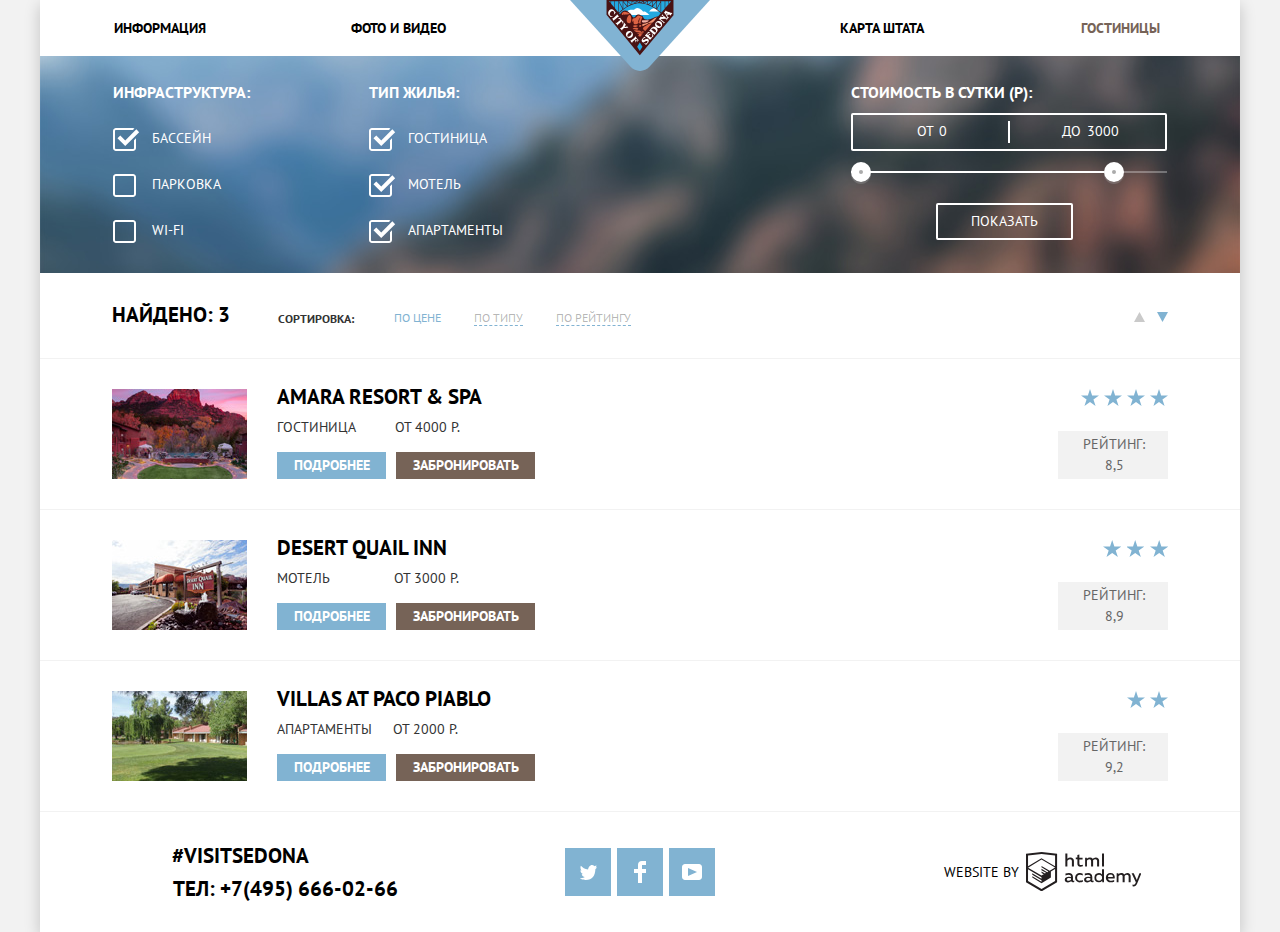
==== commit e2ab4f9d: "9 задание" ====
--- a/catalog.html
+++ b/catalog.html
@@ -90,14 +90,14 @@
                   <div class="scale">
                     <div class="bar"></div>
                   </div>
-                  <button type="button" class="range-toggle range-toggle-min">
+                  <button type="button" class="range-toggle range-toggle-min" aria-label="Минимальная стоимость">
                     <svg xmlns="http://www.w3.org/2000/svg" width="20" height="23" viewBox="0 0 20 23">
                       <path opacity=".3" fill="#ABABAB" d="M10 20C4.477 20 0 15.522 0 10v2c0 5.522 4.477 10 10 10 5.522 0 10-4.478 10-10v-2c0 5.522-4.478 10-10 10z"/>
                       <circle fill="#FFF" cx="10" cy="10" r="10"/>
                       <circle fill="#ABABAB" cx="10" cy="10" r="2"/>
                     </svg>
                   </button>
-                  <button type="button" class="range-toggle range-toggle-max">
+                  <button type="button" class="range-toggle range-toggle-max" aria-label="Максимальная стоимость">
                     <svg xmlns="http://www.w3.org/2000/svg" width="20" height="23" viewBox="0 0 20 23">
                       <path opacity=".3" fill="#ABABAB" d="M10 20C4.477 20 0 15.522 0 10v2c0 5.522 4.477 10 10 10 5.522 0 10-4.478 10-10v-2c0 5.522-4.478 10-10 10z"/>
                       <circle fill="#FFF" cx="10" cy="10" r="10"/>
@@ -148,7 +148,7 @@
                 </div>
               </div>
               <div class="rating">
-                <p class="hotel-stars-four"></p>
+                <p class="hotel-stars-four"><span class="visually-hidden">Четыре звезды</span></p>
                 <p class="rating-score">Рейтинг: 8,5</p>
               </div>
             </li>
@@ -168,7 +168,7 @@
                 </div>
               </div>
               <div class="rating">
-                <p class="hotel-stars-three"></p>
+                <p class="hotel-stars-three"><span class="visually-hidden">Три звезды</span></p>
                 <p class="rating-score">Рейтинг: 8,9</p>
               </div>
             </li>
@@ -188,7 +188,7 @@
                 </div>
               </div>
               <div class="rating">
-                <p class="hotel-stars-two"></p>
+                <p class="hotel-stars-two"><span class="visually-hidden">Две звезды</span></p>
                 <p class="rating-score">Рейтинг: 9,2</p>
               </div>
             </li>
--- a/css/style.css
+++ b/css/style.css
@@ -186,7 +186,7 @@
   margin: 0 45px 25px;
 }
 
-feature-text {
+.feature-text {
   margin: 0;
 }
 
@@ -196,7 +196,7 @@
 }
 
 .feature-item-desc-blue {
-  padding: 47px 49px 46px;
+  padding: 47px 49px 59px;
 
   background-color: #81b3d2;
 }
@@ -293,6 +293,12 @@
 .features-list-grey li {
   box-sizing: border-box;
   width: 400px;
+  padding: 45px 67px;
+  padding-top: 48px;
+  padding-bottom: 58px;
+
+
+  text-align: center;
   
   list-style: none;
 }
@@ -308,12 +314,6 @@
   display: block;
   margin: 0;
   margin-bottom: 21px;
-}
-
-.feature-item-desc-grey {
-  padding: 45px 67px;
-  
-  text-align: center;
 }
 
 /*Search-hotel-header*/
@@ -357,10 +357,13 @@
 }
 
 .search-form {
-  padding: 56px 54px 56px 57px;
+  padding: 56px 55px 56px 57px;
   
   background-color: #ffffff;
   box-shadow: 0px 7px 15px 0 rgba(0, 1, 1, 0.15);
+
+  animation-name: slide-down;
+  animation-duration: 0.8s; 
 }
 
 .header-button,
@@ -416,8 +419,7 @@
 .search-item-date input[type=text] {
   width: 346px;
   height: 38px;
-  padding: 6px 11px;
-  padding-right: 40px;
+  padding: 6px 40px 6px 9px;
   
   border: 2px solid transparent;
 }
@@ -558,7 +560,7 @@
 
 .adults-wrapper {
   display: flex;
-  width: 114px;
+  width: 115px;
 
   background-color: #f2f2f2;
 }
@@ -604,6 +606,59 @@
   color: rgba(255, 255, 255, 0.3);
 
   background-color: #5496bd;
+}
+
+/*Animation*/
+
+.search-form-close {
+  display: none;
+}
+
+@keyframes slide-down {
+  0% {
+    transform: translateY(-25%);
+  }
+  50%{
+    transform: translateY(8%);
+  }
+  65%{
+    transform: translateY(-4%);
+  }
+  80%{
+    transform: translateY(4%);
+  }
+  95%{
+    transform: translateY(-2%);
+  }           
+  100% {
+    transform: translateY(0%);
+  }       
+}
+
+.search-form-error {
+  animation: shake 0.6s;
+}
+
+@keyframes shake {
+  0%,
+  100% {
+    transform: translateX(0);
+  }
+
+  10%,
+  30%,
+  50%,
+  70%,
+  90% {
+    transform: translateX(-10px);
+  }
+
+  20%,
+  40%,
+  60%,
+  80% {
+    transform: translateX(10px);
+  }
 }
 
 /*Map*/
@@ -1032,7 +1087,7 @@
 .catalog-item-details a {
   display: block;
 
-  padding: 4px 16px 2px 17px;
+  padding: 3px 16px 3px 17px;
 
   font-weight: bold;
   color: #ffffff;
@@ -1067,7 +1122,7 @@
 
 .catalog-item-booking a {
   display: block;
-  padding: 4px 16px 2px 17px;
+  padding: 3px 16px 3px 17px;
   
   font-weight: bold;
   color: #ffffff;
@@ -1119,7 +1174,7 @@
 }
 
 .rating-score {
-  padding: 3px 13px 3px 14px;
+  padding: 3px 12px 3px 14px;
 
   text-align: center;
   color: #666666;
@@ -1166,9 +1221,9 @@
 }
 
 .footer-contacts a {
-    display: block;
-    margin-left: 90px;
-    margin-top: 7px;
+  display: block;
+  margin-left: 90px;
+  margin-top: 7px;
 }
 
 .footer-social {
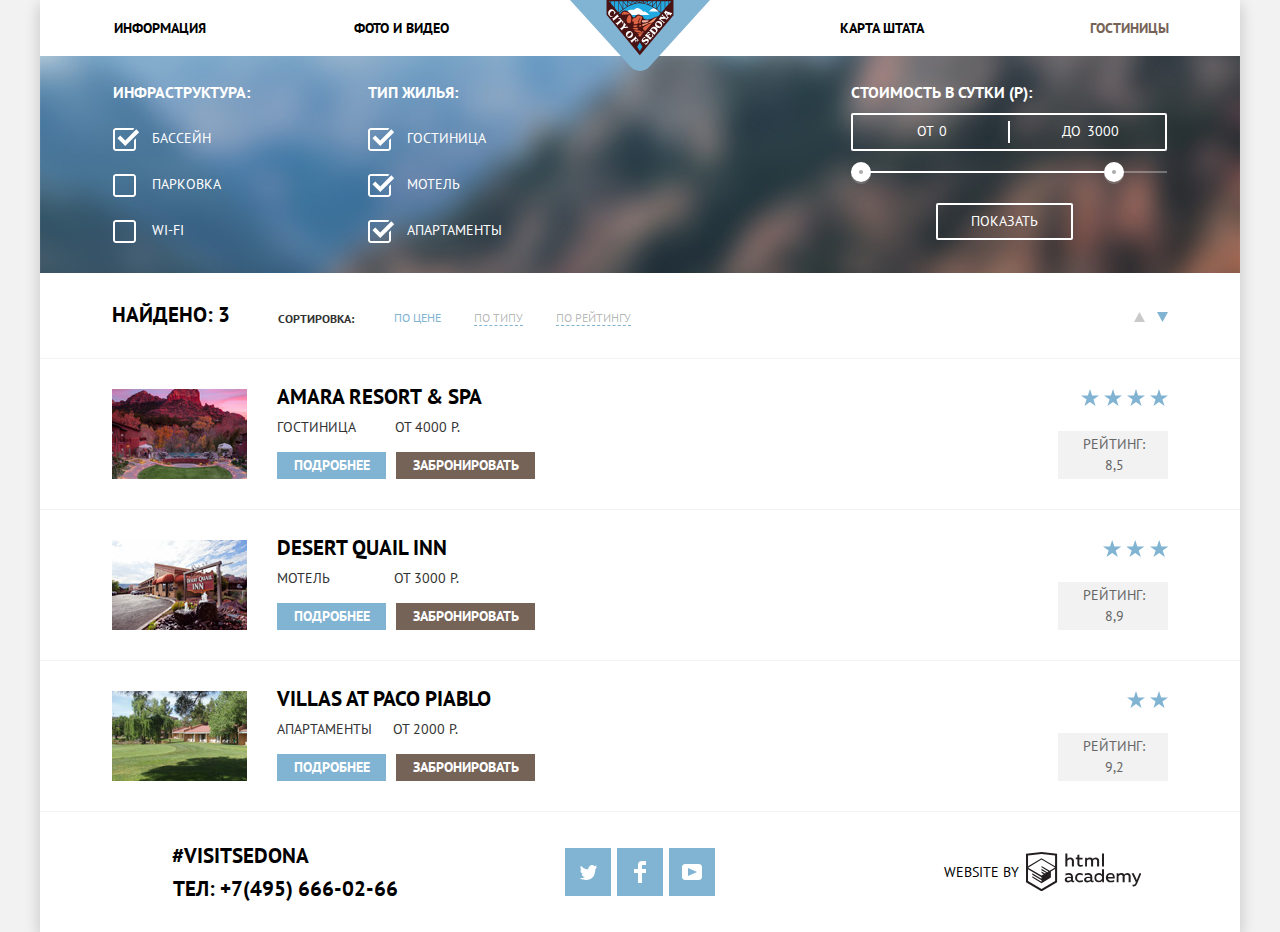
==== commit 3a4c6023: "Защита" ====
--- a/catalog.html
+++ b/catalog.html
@@ -5,7 +5,7 @@
     <title>HTML Academy: Седона</title>
     <link href="https://fonts.googleapis.com/css?family=PT+Sans:400,700&display=swap&subset=cyrillic" rel="stylesheet">
     <link rel="stylesheet" href="css/normalize.css">
-    <link rel="stylesheet" href="css/style.css">
+    <link rel="stylesheet" href="css/style_min.css">
   </head>
   <body>
     <div class="container">
--- a/css/style_min.css
+++ b/css/style_min.css
@@ -0,0 +1 @@
+@keyframes slide-down{0%{transform:translateY(-25%)}50%{transform:translateY(8%)}65%{transform:translateY(-4%)}80%{transform:translateY(4%)}95%{transform:translateY(-2%)}to{transform:translateY(0)}}@keyframes shake{0%,to{transform:translateX(0)}10%,30%,50%,70%,90%{transform:translateX(-10px)}20%,40%,60%,80%{transform:translateX(10px)}}body,html{height:100%}body{margin:0;padding:0;font-family:"PT Sans",Arial,sans-serif;font-size:14px;line-height:21px;color:#333;text-transform:uppercase;background-color:#f2f2f2}a{text-decoration:none}.visually-hidden:not(:focus):not(:active),input[type=checkbox].visually-hidden,input[type=radio].visually-hidden{position:absolute;width:1px;height:1px;margin:-1px;border:0;padding:0;white-space:nowrap;clip-path:inset(100%);clip:rect(0 0 0 0);overflow:hidden}.container{position:relative;width:1200px;min-height:100%;margin:0 auto;background-color:#fff;box-shadow:0 5px 15px rgba(0,1,1,.2)}.main-header{position:relative;line-height:26px;color:#000}.nav-list{display:flex;flex-wrap:wrap;margin:0;padding:0;list-style:none}.nav-item{display:flex;align-items:center;justify-content:space-around;box-sizing:border-box;width:239px;height:1px;min-height:56px}.main-header-logo{position:absolute;top:0;left:50%;transform:translateX(-50%);z-index:2;width:140px;height:71px}.nav-list li:nth-child(3){margin-left:244px;text-align:right}.nav-list li:nth-child(4){padding-left:18px;text-align:right}.nav-list li:nth-child(2){padding-left:5px}.nav-list a{font-weight:700;color:inherit}.nav-list a:hover{color:#81b3d2}.nav-list a:focus{color:rgba(0,0,0,.3)}.current a{color:#766357}.welcome-picture{position:relative;height:508px;background-color:#c2dcf5;background-image:url(../img/intro-mask.svg),url(../img/background-photo.jpg);background-position:0 101%,0 28%;background-repeat:no-repeat}.welcome-picture img{position:absolute;top:50%;left:50%;transform:translate(-50%,-50%)}.features-header{max-width:620px;margin:0 auto;padding:60px 60px 38px;line-height:26px;text-align:center}.features-header-title,.search-hotel-header h2{margin:0 0 27px;font-size:21px;font-weight:700;color:#000}.feature-item-blue{display:flex;align-items:flex-start;width:100%;text-align:center;color:#fff}.feature-picture img{display:block;width:800px;height:256px}.feature-title{font-size:21px}.feature-item-blue h3{margin:0 45px 25px}.feature-text,.features-list-white p{margin:0}.feature-item-blue .feature-number{display:block;margin-bottom:20px}.feature-item-desc-blue{padding:47px 49px 59px;background-color:#81b3d2}.features-list-grey,.features-list-white{display:flex;align-items:flex-start;flex-wrap:wrap;margin:0;padding:0}.features-list-white{text-align:center}.features-list-grey li,.features-list-white li{box-sizing:border-box;width:400px;padding:86px 50px 81px;list-style:none}.feature-item h3{position:relative;margin:75px 0 24px;color:#000}.accommodation h3::before,.food h3::before,.souvenirs h3::before{content:"";position:absolute;bottom:50px;left:50%;transform:translateX(-50%);width:75px;height:72px;background-image:url(../img/icon-1.svg);background-repeat:no-repeat;background-position:0 0}.food h3::before,.souvenirs h3::before{width:74px;height:70px;background-image:url(../img/icon-3.svg)}.souvenirs h3::before{width:64px;height:76px;background-image:url(../img/icon-2.svg)}.features-list-grey{background-color:#eee}.features-list-grey li{padding:48px 67px 58px;text-align:center}.features-list-grey h3{margin:0 60px 24px;font-size:21px;color:#000}.features-list-grey .feature-number{display:block;margin:0 0 21px}.search-hotel{position:relative}.search-hotel-header{margin-bottom:85px;padding:50px 33px 33px}.search-hotel-header h2{margin:0 0 25px;font-size:30px;line-height:36px;text-align:center}.search-hotel-text{line-height:24px;text-align:center}.form-wrapper{position:absolute;top:206px;left:50%;transform:translateX(-50%);z-index:3;width:568px}.search-form{padding:56px 55px 56px 57px;background-color:#fff;box-shadow:0 7px 15px 0 rgba(0,1,1,.15);animation-name:slide-down;animation-duration:.8s}.header-button,.search-button{display:block;font-size:21px;font-weight:700;line-height:26px;text-align:center;color:#fff;list-style:none}.header-button{padding:30px;background-color:#766357}.header-button:hover{background-color:#604e43}.header-button:focus{color:rgba(255,255,255,.3);background-color:#503e33}.search-item{margin:0 0 29px;font-weight:700}.search-item-date label{width:112px}.search-form input[type=text]{box-sizing:border-box;font:inherit;text-transform:uppercase;background-color:#f2f2f2;border:0}.search-item-date input[type=text]{width:346px;height:38px;padding:6px 40px 6px 9px;border:2px solid transparent}.search-item-date input:hover{background-color:#ebebeb;border:2px solid transparent}.search-item-date input:focus{background-color:#fff;border:solid 2px #e5e5e5}.check-in,.check-out{display:flex;justify-content:space-between;align-items:center;width:100%}.check-in{position:relative}.check-in-button{position:absolute;top:13%;right:.5%}.check-out{position:relative}.check-out-button{position:absolute;top:13%;right:.5%}.calendar-button{background-color:transparent;border:0;cursor:pointer}.calendar-button:hover path{fill:#000}.calendar-button:focus path{fill:#81b3d2}.search-item-guests input[type=text]{width:38px;height:38px;padding:8px 13px;text-align:center}.guests-button{width:38px;height:38px;background-color:#f2f2f2;border:0;cursor:pointer}.less-button,.more-button{position:relative}.more-button::after,.more-button::before{content:"";position:absolute;top:50%;left:50%;transform:translate(-50%,-50%);width:11px;height:3px;background-color:#cacaca}.more-button::before{transform:translateX(-50%) translateY(-50%) rotate(90deg)}.less-button::before{content:"";position:absolute;top:50%;left:50%;transform:translate(-50%,-50%);width:12px;height:3px;background-color:#cacaca}.guests-button:hover::after,.guests-button:hover::before{background-color:#231f20}.guests-button:focus::after,.guests-button:focus::before{background-color:#81b3d2}.guests-wrapper{display:flex;justify-content:space-between;width:100%}.adults-wrapper,.children-wrapper{display:flex;width:115px;background-color:#f2f2f2}.children-wrapper{width:114px}.adult-guests,.children-guests{display:flex;justify-content:space-between;align-items:center;width:226px}.children-guests{width:179px}.search-button{width:100%;margin-right:0;margin-top:26px;padding:15px;text-transform:uppercase;background-color:#81b3d2;border:0}.search-button:hover{background-color:#669ec0}.search-button:focus{color:rgba(255,255,255,.3);background-color:#5496bd}.search-form-close{display:none}.search-form-error{animation:shake .6s}.map img{display:block;width:100%;height:593px}.map p{position:absolute;bottom:0;right:0;z-index:1;margin:0}.map iframe{display:block;position:relative;z-index:2;border:0}.filter{display:flex;justify-content:flex-start;padding:26px 73px 7px;color:#fff;background-color:#669ec0;background-image:url(../img/filter-background.jpg);background-position:0 50%;background-repeat:no-repeat}.filter fieldset{margin:0;padding:0;border:0}.filter-check-box{width:255px}.filter-check-box:nth-child(2){flex-grow:1}.filter ul{margin:0;padding:0}.filter-check-box legend{margin-bottom:25px;font-size:16px;font-weight:700}.filter-option{margin-bottom:25px;color:#fff;list-style:none}.filter-option label{cursor:pointer;user-select:none}.check-box{position:absolute;width:27px;height:23px;margin-left:-2.8em;background-image:url(../img/checkbox-off.svg);background-repeat:no-repeat}.filter-option{padding-left:2.8em}.check-input:checked+.check-box{background-image:url(../img/checkbox-on.svg)}.check-input:focus+.check-box{outline:2px solid #81b3d2}.check-input:checked:focus+.check-box{outline:2px solid #81b3d2}.check-input:disabled+.check-box{background-image:url(../img/checkbox-off-disabled.svg)}.check-input:checked:disabled+.check-box{background-image:url(../img/checkbox-on-disabled.svg)}.filter-range{position:relative;width:316px}.filter-range legend{margin-bottom:10px;font-weight:700;font-size:16px;line-height:21px}.price-controls{position:relative;height:34px;margin-bottom:20px;font-size:0;border:2px solid #fff;border-radius:2px}.price-controls::after{content:"";position:absolute;top:50%;left:50%;transform:translate(-50%,-50%);width:2px;height:22px;background:#fff}.price-controls label{display:inline-block;font-size:14px;line-height:21px;text-align:center;vertical-align:top;cursor:pointer}.price-controls .max-price,.price-controls .min-price{width:90px;padding-left:56px}.price-controls input{width:50px;height:30px;margin:0;font:inherit;color:inherit;background:0 0;border:0}.range-controls{position:relative;margin-bottom:30px}.range-controls .scale{height:2px;background:rgba(255,255,255,.3)}.range-controls .bar{width:80%;height:2px;background:#fff}.range-toggle{position:absolute;top:-9px;display:inline-block;vertical-align:top;padding:0;text-align:center;background-color:transparent;border:0}.range-toggle-min{left:0}.range-toggle-max{left:80%}.range-toggle:hover{transform:scale(1.1)}.filter-button{position:absolute;left:27%;display:block;padding:6px 33px;font-size:14px;line-height:21px;color:#fff;text-transform:uppercase;background:0 0;border:2px solid #fff;border-radius:2px;cursor:pointer}.filter-button:hover{color:#000;background-color:#fff}.catalog-sort{display:flex;align-items:flex-end;justify-content:flex-start;padding:29px 72px 30px}.catalog-sort ul{list-style:none}.catalog-sort a{font-size:12px;line-height:18px;color:rgba(0,0,0,.3);list-style:none;text-decoration:none}.sort-list-type a,.sort-list-type a:hover{border-bottom:1px dashed #81b3d2}.found{font-size:21px;line-height:26px;font-weight:700;color:#000}.sort-title{margin:0 40px 0 48px;padding:0;font-size:12px;line-height:18px;list-style:none}.sort-list-type{display:flex;flex-grow:1;margin:0;padding:0;list-style:none}.sort-list-type li{margin-right:33px}.catalog-sort-item .sort-price-current{color:#81b3d2;border:0}.sort-list-type a:hover{color:#81b3d2}.sort-list-type a:focus{color:#000;border-bottom:none}.sort-list-ascending{display:flex;justify-content:space-between;width:34px;margin:0;padding:0;list-style:none}.sort-down:hover path,.sort-up:hover path{fill:#000}.sort-down:focus path,.sort-up:focus path{fill:#81b3d2}.catalog-item-image{display:block;width:135px;height:90px}.catalog-item{display:flex;justify-content:flex-start;padding:30px 72px;border-bottom:1px solid #f2f2f2}.catalog-item:first-child{border-top:1px solid #f2f2f2}.catalog-list{padding:0;margin:0;list-style:none}.hotel-desc{flex-grow:1;margin-left:30px;padding-right:50px}.hotel-title{margin:-5px 0 7px}.hotel-title a{font-size:21px;line-height:26px;color:#000}.hotel-price{display:flex;width:258px;margin-bottom:14px}.hotel-booking{display:flex;justify-content:space-between;width:258px}.catalog-item p,.main-footer p{margin:0}.hotel-title a:hover{color:#81b3d2}.hotel-title a:focus{color:rgba(0,0,0,.3)}.catalog-item-details a{display:block;padding:3px 16px 3px 17px;font-weight:700;color:#fff;background-color:#81b3d2}.type-hotel{padding-right:39px}.type-motel{padding-right:64px}.type-apartments{padding-right:21px}.catalog-item-type{margin-right:6px}.catalog-item-details a:hover,.social-button:hover{background-color:#669ec0}.catalog-item-details a:focus,.social-button:focus{background-color:#5496bd}.catalog-item-booking a{display:block;padding:3px 16px 3px 17px;font-weight:700;color:#fff;background-color:#766357}.catalog-item-booking a:hover{background-color:#604e43}.catalog-item-booking a:focus{background-color:#503e33}.rating{display:flex;flex-direction:column;align-items:flex-end;justify-content:space-between;width:110px}.hotel-stars-four,.hotel-stars-three,.hotel-stars-two{width:41px;height:17px;background-image:url(../img/star.svg);background-repeat:space;background-position:0 0}.hotel-stars-four,.hotel-stars-three{width:65px}.hotel-stars-four{width:87px}.rating-score{padding:3px 12px 3px 14px;text-align:center;color:#666;background-color:#f2f2f2}.home-page-footer{position:absolute;left:0;bottom:0}.main-footer{z-index:4;display:flex;align-items:center;width:100%;min-height:120px;height:1px;background-color:rgba(255,255,255,.9)}.main-footer a{color:#000}.footer-contacts{width:400px;font-size:21px;line-height:26px;font-weight:700;text-align:center;color:#000}.footer-contacts a{display:block;margin-left:90px;margin-top:7px}.footer-social,.social-button{display:flex;align-items:center;justify-content:center}.footer-social{flex-wrap:wrap;width:400px;padding:0;margin:0 auto;list-style:none}.social-button{width:46px;height:48px;margin:0 3px;background-color:#81b3d2}.social-button:focus path{opacity:.3}.footer-copyright{display:flex;justify-content:center;align-items:center;width:400px;line-height:26px;text-align:center;color:#000}.copyright-button{width:115px;height:41px}.footer-copyright span{display:block;margin-right:7px;margin-left:5px}.copyright-button:hover path{fill:#81b3d2}.copyright-button:focus path{fill:#bdbbbc}